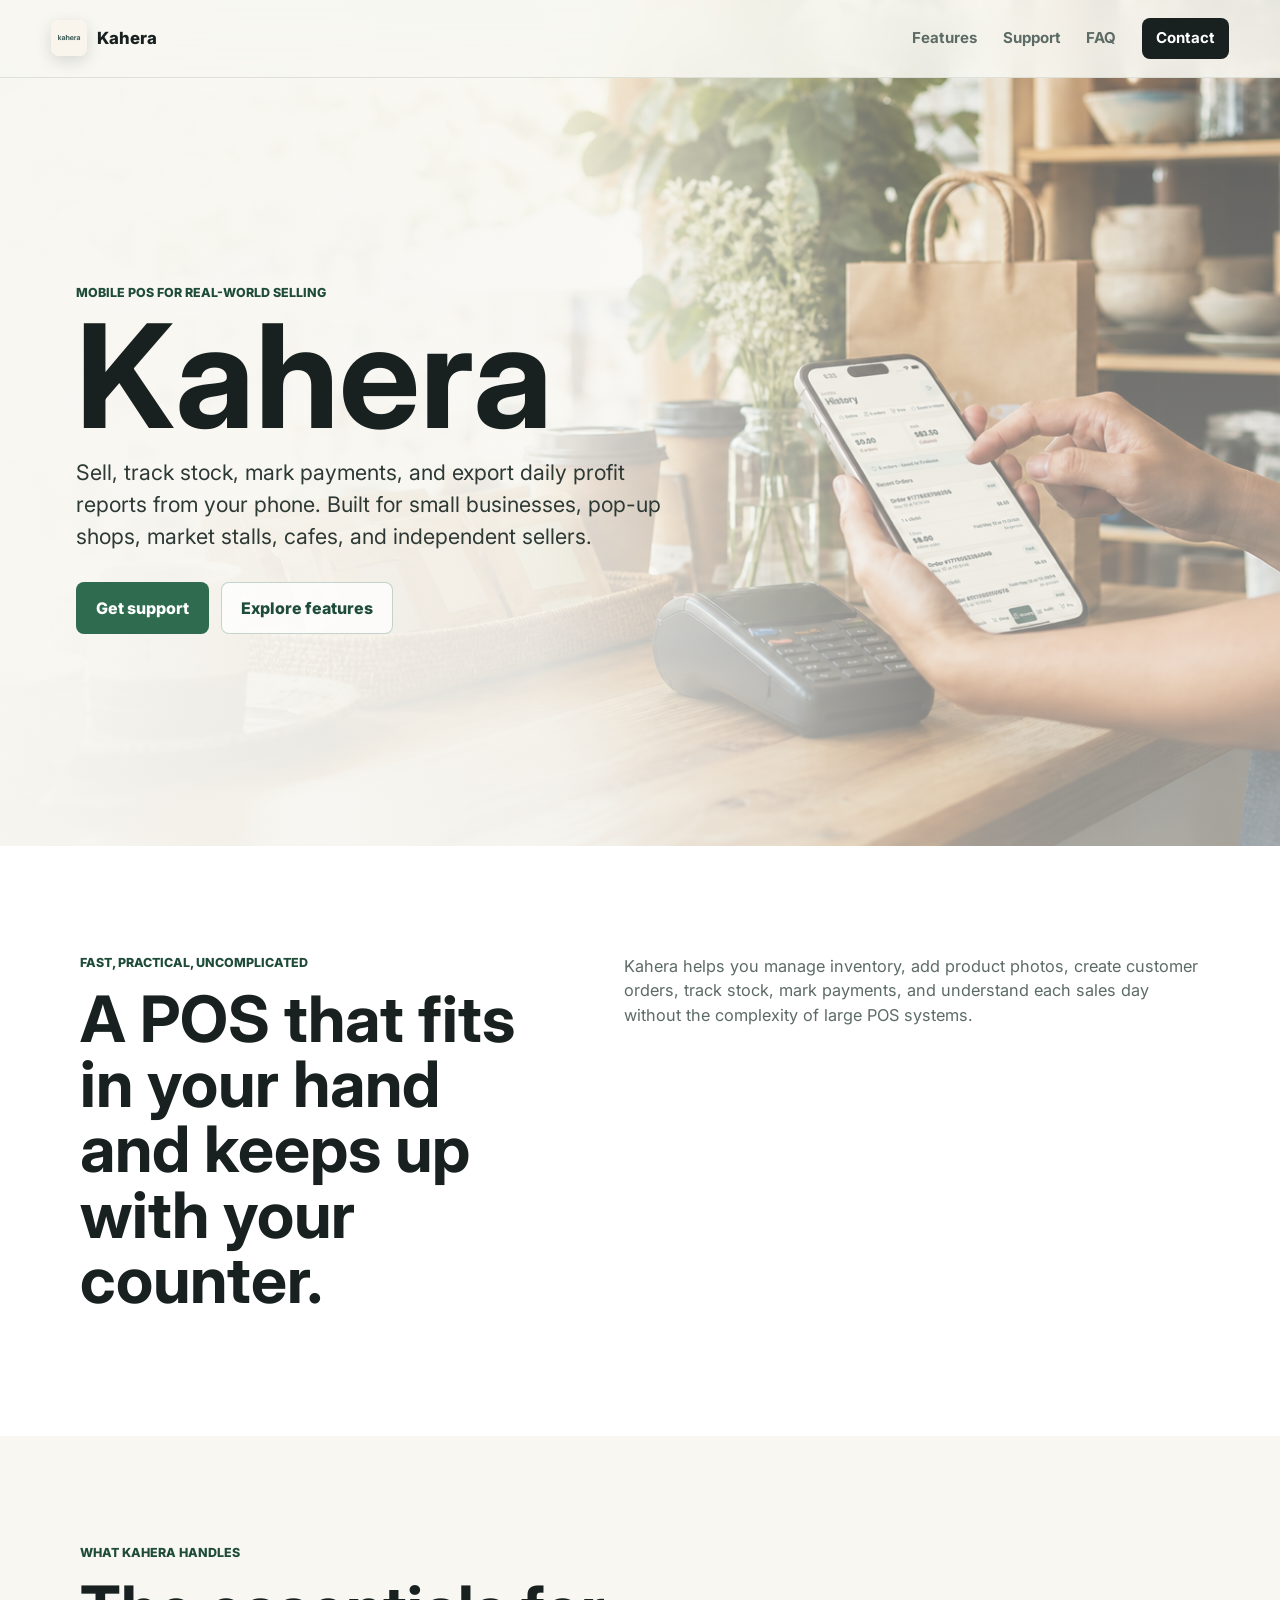
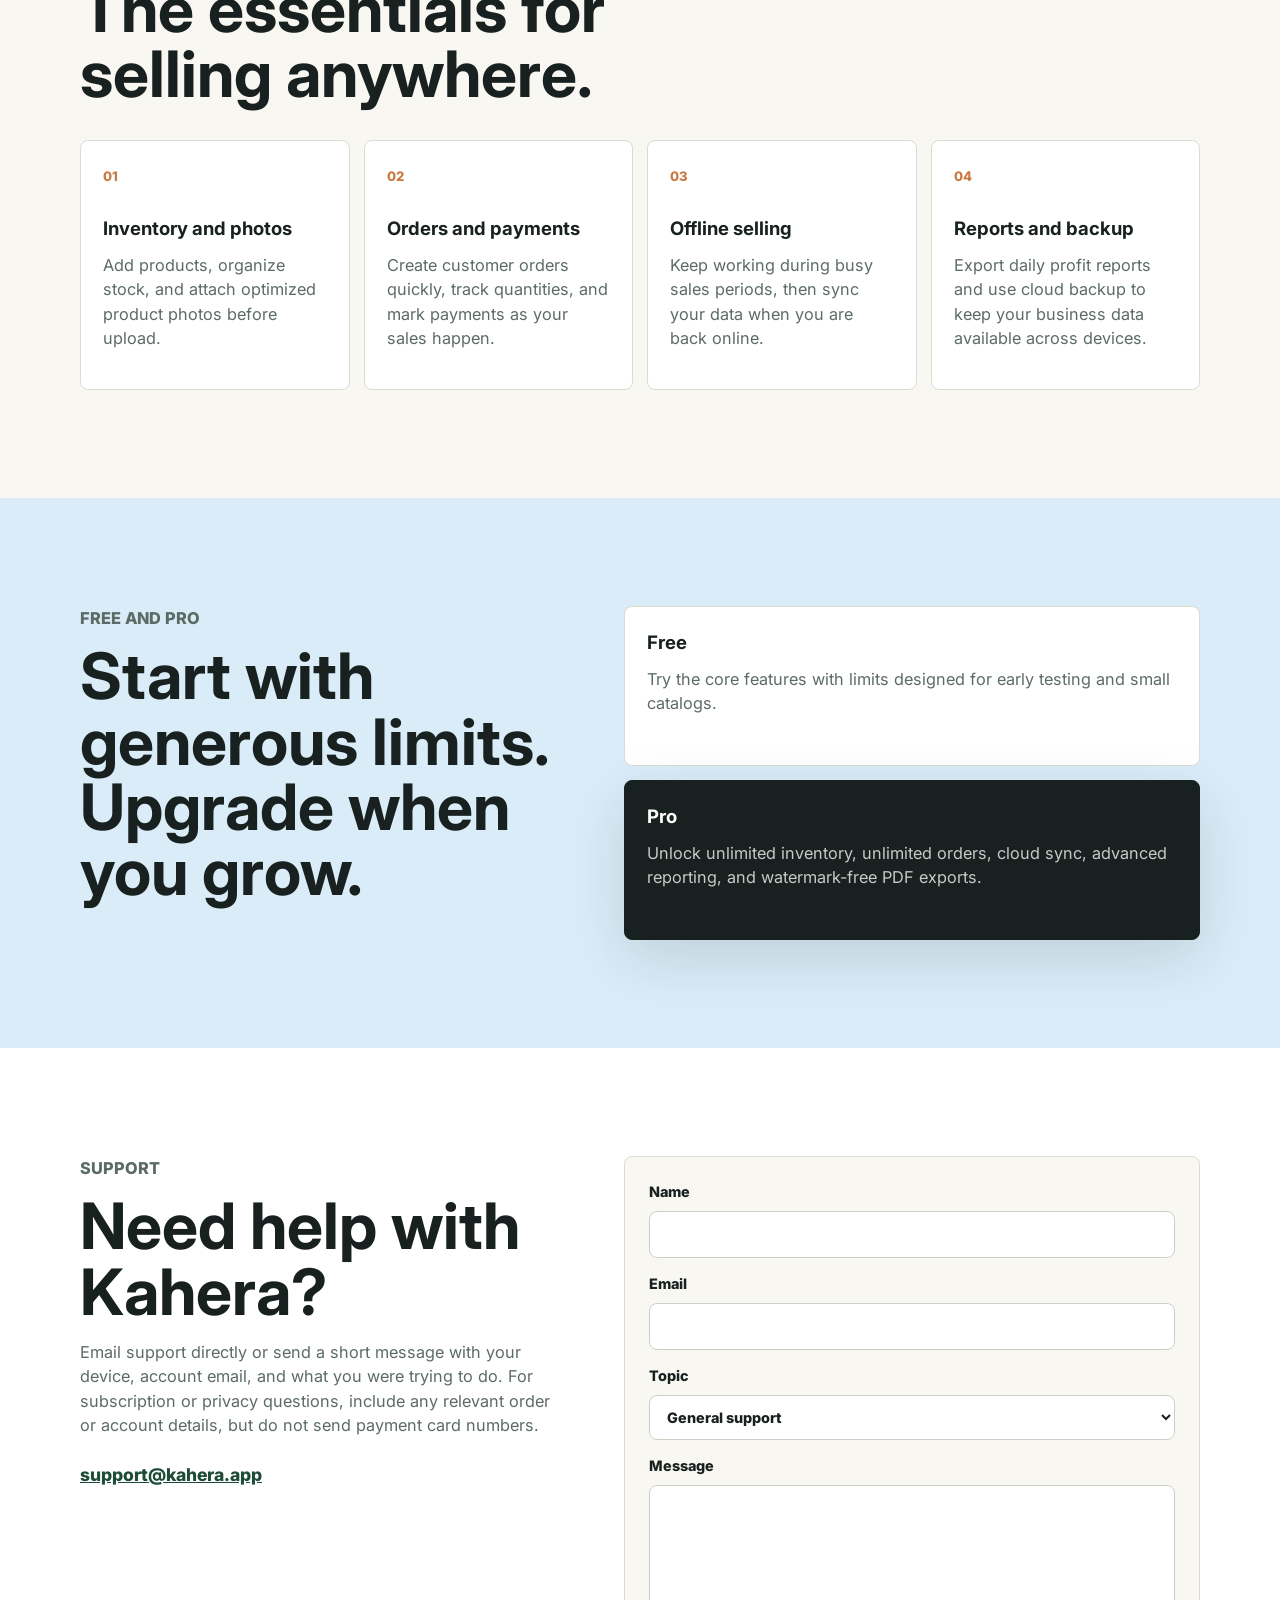
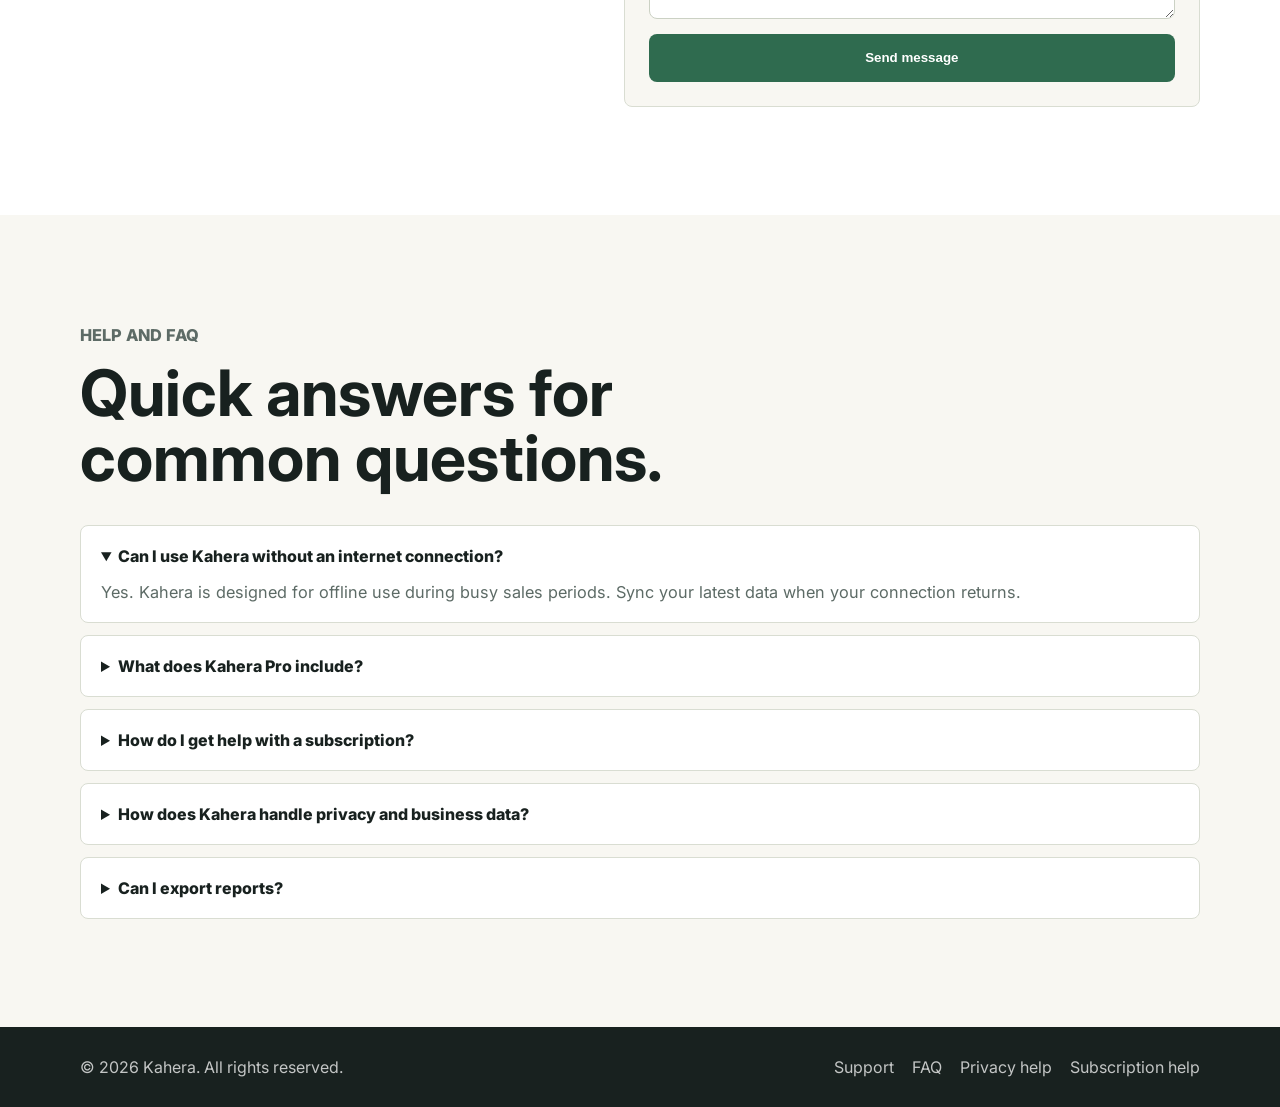
==== index.html @ 0b412407 "initial commit" ====
<!doctype html>
<html lang="en">
  <head>
    <meta charset="utf-8">
    <meta name="viewport" content="width=device-width, initial-scale=1">
    <meta
      name="description"
      content="Kahera is a simple mobile POS for small businesses, pop-up shops, market stalls, cafes, and independent sellers."
    >
    <title>Kahera | Mobile POS for Small Sellers</title>
    <link rel="icon" type="image/png" href="assets/icon%20copy.png">
    <link rel="apple-touch-icon" href="assets/icon%20copy.png">
    <link rel="preconnect" href="https://fonts.googleapis.com">
    <link rel="preconnect" href="https://fonts.gstatic.com" crossorigin>
    <link
      href="https://fonts.googleapis.com/css2?family=Inter:wght@400;500;600;700;800&display=swap"
      rel="stylesheet"
    >
    <link rel="stylesheet" href="styles.css">
  </head>
  <body>
    <header class="site-header">
      <a class="brand" href="#top" aria-label="Kahera home">
        <img class="brand-mark" src="assets/icon%20copy.png" alt="" aria-hidden="true">
        <span>Kahera</span>
      </a>
      <nav class="nav" aria-label="Primary navigation">
        <a href="#features">Features</a>
        <a href="#support">Support</a>
        <a href="#faq">FAQ</a>
        <a class="nav-cta" href="mailto:support@kahera.app">Contact</a>
      </nav>
    </header>

    <main id="top">
      <section class="hero" aria-labelledby="hero-title">
        <img
          class="hero-image"
          src="assets/kahera-hero.png"
          alt="A small market stall using a phone as a point of sale."
        >
        <div class="hero-overlay"></div>
        <div class="hero-content">
          <p class="eyebrow">Mobile POS for real-world selling</p>
          <h1 id="hero-title">Kahera</h1>
          <p class="hero-copy">
            Sell, track stock, mark payments, and export daily profit reports
            from your phone. Built for small businesses, pop-up shops, market
            stalls, cafes, and independent sellers.
          </p>
          <div class="hero-actions">
            <a class="button primary" href="#support">Get support</a>
            <a class="button secondary" href="#features">Explore features</a>
          </div>
        </div>
      </section>

      <section class="section intro" aria-label="Kahera overview">
        <div class="section-inner intro-grid">
          <div>
            <p class="section-kicker">Fast, practical, uncomplicated</p>
            <h2>A POS that fits in your hand and keeps up with your counter.</h2>
          </div>
          <p>
            Kahera helps you manage inventory, add product photos, create
            customer orders, track stock, mark payments, and understand each
            sales day without the complexity of large POS systems.
          </p>
        </div>
      </section>

      <section class="section features" id="features" aria-labelledby="features-title">
        <div class="section-inner">
          <div class="section-heading">
            <p class="section-kicker">What Kahera Handles</p>
            <h2 id="features-title">The essentials for selling anywhere.</h2>
          </div>
          <div class="feature-grid">
            <article class="feature-card">
              <span class="feature-icon">01</span>
              <h3>Inventory and photos</h3>
              <p>
                Add products, organize stock, and attach optimized product
                photos before upload.
              </p>
            </article>
            <article class="feature-card">
              <span class="feature-icon">02</span>
              <h3>Orders and payments</h3>
              <p>
                Create customer orders quickly, track quantities, and mark
                payments as your sales happen.
              </p>
            </article>
            <article class="feature-card">
              <span class="feature-icon">03</span>
              <h3>Offline selling</h3>
              <p>
                Keep working during busy sales periods, then sync your data
                when you are back online.
              </p>
            </article>
            <article class="feature-card">
              <span class="feature-icon">04</span>
              <h3>Reports and backup</h3>
              <p>
                Export daily profit reports and use cloud backup to keep your
                business data available across devices.
              </p>
            </article>
          </div>
        </div>
      </section>

      <section class="section plans" aria-labelledby="plans-title">
        <div class="section-inner plans-grid">
          <div>
            <p class="section-kicker">Free and Pro</p>
            <h2 id="plans-title">Start with generous limits. Upgrade when you grow.</h2>
          </div>
          <div class="plan-list">
            <article class="plan-card">
              <h3>Free</h3>
              <p>
                Try the core features with limits designed for early testing
                and small catalogs.
              </p>
            </article>
            <article class="plan-card emphasized">
              <h3>Pro</h3>
              <p>
                Unlock unlimited inventory, unlimited orders, cloud sync,
                advanced reporting, and watermark-free PDF exports.
              </p>
            </article>
          </div>
        </div>
      </section>

      <section class="section support" id="support" aria-labelledby="support-title">
        <div class="section-inner support-grid">
          <div>
            <p class="section-kicker">Support</p>
            <h2 id="support-title">Need help with Kahera?</h2>
            <p>
              Email support directly or send a short message with your device,
              account email, and what you were trying to do. For subscription
              or privacy questions, include any relevant order or account
              details, but do not send payment card numbers.
            </p>
            <a class="support-email" href="mailto:support@kahera.app">support@kahera.app</a>
          </div>
          <form class="contact-form" action="mailto:support@kahera.app" method="post" enctype="text/plain">
            <label>
              Name
              <input name="name" type="text" autocomplete="name" required>
            </label>
            <label>
              Email
              <input name="email" type="email" autocomplete="email" required>
            </label>
            <label>
              Topic
              <select name="topic">
                <option>General support</option>
                <option>Subscription help</option>
                <option>Privacy or data request</option>
                <option>Bug report</option>
              </select>
            </label>
            <label>
              Message
              <textarea name="message" rows="5" required></textarea>
            </label>
            <button class="button primary" type="submit">Send message</button>
          </form>
        </div>
      </section>

      <section class="section faq" id="faq" aria-labelledby="faq-title">
        <div class="section-inner">
          <div class="section-heading">
            <p class="section-kicker">Help and FAQ</p>
            <h2 id="faq-title">Quick answers for common questions.</h2>
          </div>
          <div class="faq-list">
            <details open>
              <summary>Can I use Kahera without an internet connection?</summary>
              <p>
                Yes. Kahera is designed for offline use during busy sales
                periods. Sync your latest data when your connection returns.
              </p>
            </details>
            <details>
              <summary>What does Kahera Pro include?</summary>
              <p>
                Pro includes unlimited inventory, unlimited orders, cloud sync,
                advanced reporting, and watermark-free PDF exports.
              </p>
            </details>
            <details>
              <summary>How do I get help with a subscription?</summary>
              <p>
                Contact support with the email used for your account and a short
                description of the billing or upgrade issue. If you subscribed
                through an app store, subscription changes may also need to be
                managed through that store account.
              </p>
            </details>
            <details>
              <summary>How does Kahera handle privacy and business data?</summary>
              <p>
                Kahera uses cloud backup and sync features to keep your business
                data available across devices. Contact support for privacy
                requests, data access questions, or account deletion help.
              </p>
            </details>
            <details>
              <summary>Can I export reports?</summary>
              <p>
                Yes. Kahera supports daily profit reports and PDF exports. Pro
                removes PDF watermarks and unlocks advanced reporting.
              </p>
            </details>
          </div>
        </div>
      </section>
    </main>

    <footer class="site-footer">
      <div class="footer-inner">
        <p>&copy; 2026 Kahera. All rights reserved.</p>
        <div class="footer-links">
          <a href="mailto:support@kahera.app">Support</a>
          <a href="#faq">FAQ</a>
          <a href="#support">Privacy help</a>
          <a href="#support">Subscription help</a>
        </div>
      </div>
    </footer>
  </body>
</html>
---- styles.css ----
:root {
  --ink: #18211f;
  --muted: #5d6b66;
  --paper: #f8f7f2;
  --panel: #ffffff;
  --line: #d9ddd2;
  --mint: #d7f0df;
  --moss: #2f6b4f;
  --moss-dark: #1e4c39;
  --copper: #c97941;
  --sky: #d9ecf7;
  --shadow: 0 18px 60px rgba(24, 33, 31, 0.13);
}

* {
  box-sizing: border-box;
}

html {
  scroll-behavior: smooth;
}

body {
  margin: 0;
  background: var(--paper);
  color: var(--ink);
  font-family: Inter, system-ui, -apple-system, BlinkMacSystemFont, "Segoe UI", sans-serif;
  line-height: 1.5;
}

a {
  color: inherit;
}

.site-header {
  position: fixed;
  top: 0;
  left: 0;
  right: 0;
  z-index: 20;
  display: flex;
  align-items: center;
  justify-content: space-between;
  gap: 24px;
  padding: 18px clamp(18px, 4vw, 56px);
  background: rgba(248, 247, 242, 0.88);
  border-bottom: 1px solid rgba(217, 221, 210, 0.8);
  backdrop-filter: blur(18px);
}

.brand {
  display: inline-flex;
  align-items: center;
  gap: 10px;
  color: var(--ink);
  font-size: 1.05rem;
  font-weight: 800;
  text-decoration: none;
}

.brand-mark {
  width: 36px;
  height: 36px;
  object-fit: cover;
  border-radius: 8px;
  box-shadow: 0 5px 16px rgba(24, 33, 31, 0.15);
}

.nav {
  display: flex;
  align-items: center;
  gap: clamp(12px, 2vw, 26px);
  color: var(--muted);
  font-size: 0.94rem;
  font-weight: 700;
}

.nav a {
  text-decoration: none;
}

.nav a:hover {
  color: var(--ink);
}

.nav-cta {
  padding: 9px 14px;
  background: var(--ink);
  border-radius: 8px;
  color: white;
}

.hero {
  position: relative;
  min-height: 94vh;
  display: grid;
  align-items: center;
  overflow: hidden;
  padding: 130px clamp(20px, 6vw, 76px) 58px;
}

.hero-image,
.hero-overlay {
  position: absolute;
  inset: 0;
}

.hero-image {
  width: 100%;
  height: 100%;
  object-fit: cover;
}

.hero-overlay {
  background:
    linear-gradient(90deg, rgba(248, 247, 242, 0.98) 0%, rgba(248, 247, 242, 0.85) 42%, rgba(248, 247, 242, 0.3) 72%),
    linear-gradient(0deg, rgba(248, 247, 242, 0.42), rgba(248, 247, 242, 0.08));
}

.hero-content {
  position: relative;
  z-index: 1;
  max-width: 680px;
}

.eyebrow,
.section-kicker {
  margin: 0 0 13px;
  color: var(--moss-dark);
  font-size: 0.78rem;
  font-weight: 800;
  letter-spacing: 0;
  text-transform: uppercase;
}

h1,
h2,
h3,
p {
  margin-top: 0;
}

h1 {
  margin-bottom: 18px;
  font-size: clamp(4rem, 13vw, 9rem);
  line-height: 0.85;
  letter-spacing: 0;
}

.hero-copy {
  max-width: 620px;
  margin-bottom: 30px;
  color: #2d3935;
  font-size: clamp(1.1rem, 2vw, 1.34rem);
}

.hero-actions {
  display: flex;
  flex-wrap: wrap;
  gap: 12px;
}

.button {
  display: inline-flex;
  min-height: 48px;
  align-items: center;
  justify-content: center;
  padding: 13px 19px;
  border: 1px solid transparent;
  border-radius: 8px;
  font-weight: 800;
  text-decoration: none;
  cursor: pointer;
}

.button.primary {
  background: var(--moss);
  color: white;
}

.button.primary:hover {
  background: var(--moss-dark);
}

.button.secondary {
  background: rgba(255, 255, 255, 0.75);
  border-color: rgba(47, 107, 79, 0.28);
  color: var(--moss-dark);
}

.section {
  padding: clamp(58px, 9vw, 108px) clamp(20px, 5vw, 72px);
}

.section-inner {
  width: min(1120px, 100%);
  margin: 0 auto;
}

.intro {
  background: var(--panel);
}

.intro-grid,
.plans-grid,
.support-grid {
  display: grid;
  grid-template-columns: minmax(0, 0.9fr) minmax(0, 1.1fr);
  gap: clamp(28px, 6vw, 72px);
  align-items: start;
}

h2 {
  margin-bottom: 16px;
  font-size: clamp(2rem, 5vw, 4.2rem);
  line-height: 1.02;
  letter-spacing: 0;
}

.intro p:not(.section-kicker),
.support p,
.plans p,
.feature-card p,
.faq p {
  color: var(--muted);
  font-size: 1.02rem;
}

.section-heading {
  max-width: 720px;
  margin-bottom: 34px;
}

.feature-grid {
  display: grid;
  grid-template-columns: repeat(4, minmax(0, 1fr));
  gap: 14px;
}

.feature-card,
.plan-card {
  min-height: 230px;
  padding: 22px;
  background: var(--panel);
  border: 1px solid var(--line);
  border-radius: 8px;
}

.feature-icon {
  display: inline-flex;
  margin-bottom: 28px;
  color: var(--copper);
  font-size: 0.82rem;
  font-weight: 800;
}

h3 {
  margin-bottom: 10px;
  font-size: 1.16rem;
}

.plans {
  background: var(--sky);
}

.plan-list {
  display: grid;
  gap: 14px;
}

.plan-card {
  min-height: 160px;
  box-shadow: none;
}

.plan-card.emphasized {
  background: var(--ink);
  border-color: var(--ink);
  color: white;
  box-shadow: var(--shadow);
}

.plan-card.emphasized p {
  color: rgba(255, 255, 255, 0.76);
}

.support {
  background: var(--panel);
}

.support-email {
  display: inline-flex;
  margin-top: 8px;
  color: var(--moss-dark);
  font-size: 1.1rem;
  font-weight: 800;
}

.contact-form {
  display: grid;
  gap: 15px;
  padding: 24px;
  background: var(--paper);
  border: 1px solid var(--line);
  border-radius: 8px;
}

label {
  display: grid;
  gap: 8px;
  color: var(--ink);
  font-size: 0.9rem;
  font-weight: 800;
}

input,
select,
textarea {
  width: 100%;
  border: 1px solid #cbd1c4;
  border-radius: 8px;
  background: white;
  color: var(--ink);
  font: inherit;
  padding: 12px 13px;
}

textarea {
  resize: vertical;
}

.faq-list {
  display: grid;
  gap: 12px;
}

details {
  background: var(--panel);
  border: 1px solid var(--line);
  border-radius: 8px;
  padding: 18px 20px;
}

summary {
  color: var(--ink);
  font-weight: 800;
  cursor: pointer;
}

details p {
  margin: 12px 0 0;
}

.site-footer {
  padding: 28px clamp(20px, 5vw, 72px);
  background: var(--ink);
  color: rgba(255, 255, 255, 0.74);
}

.footer-inner {
  width: min(1120px, 100%);
  margin: 0 auto;
  display: flex;
  justify-content: space-between;
  gap: 18px;
}

.footer-inner p {
  margin: 0;
}

.footer-links {
  display: flex;
  flex-wrap: wrap;
  gap: 18px;
}

.footer-links a {
  text-decoration: none;
}

@media (max-width: 860px) {
  .site-header {
    align-items: flex-start;
    position: absolute;
  }

  .nav {
    justify-content: flex-end;
    flex-wrap: wrap;
    gap: 10px 16px;
  }

  .hero {
    min-height: 88vh;
    padding-top: 150px;
  }

  .hero-overlay {
    background:
      linear-gradient(90deg, rgba(248, 247, 242, 0.98) 0%, rgba(248, 247, 242, 0.88) 62%, rgba(248, 247, 242, 0.55) 100%),
      linear-gradient(0deg, rgba(248, 247, 242, 0.38), rgba(248, 247, 242, 0.16));
  }

  .intro-grid,
  .plans-grid,
  .support-grid,
  .feature-grid {
    grid-template-columns: 1fr;
  }
}

@media (max-width: 560px) {
  .site-header {
    display: grid;
    gap: 14px;
  }

  .nav {
    justify-content: flex-start;
    font-size: 0.86rem;
  }

  .nav-cta {
    padding: 7px 10px;
  }

  .hero {
    min-height: 92vh;
    padding-top: 170px;
  }

  h1 {
    font-size: clamp(3.5rem, 22vw, 6.5rem);
  }

  .hero-copy {
    font-size: 1.03rem;
  }

  .button {
    width: 100%;
  }

  .feature-card,
  .plan-card,
  .contact-form {
    padding: 18px;
  }

  .footer-inner {
    display: grid;
  }
}
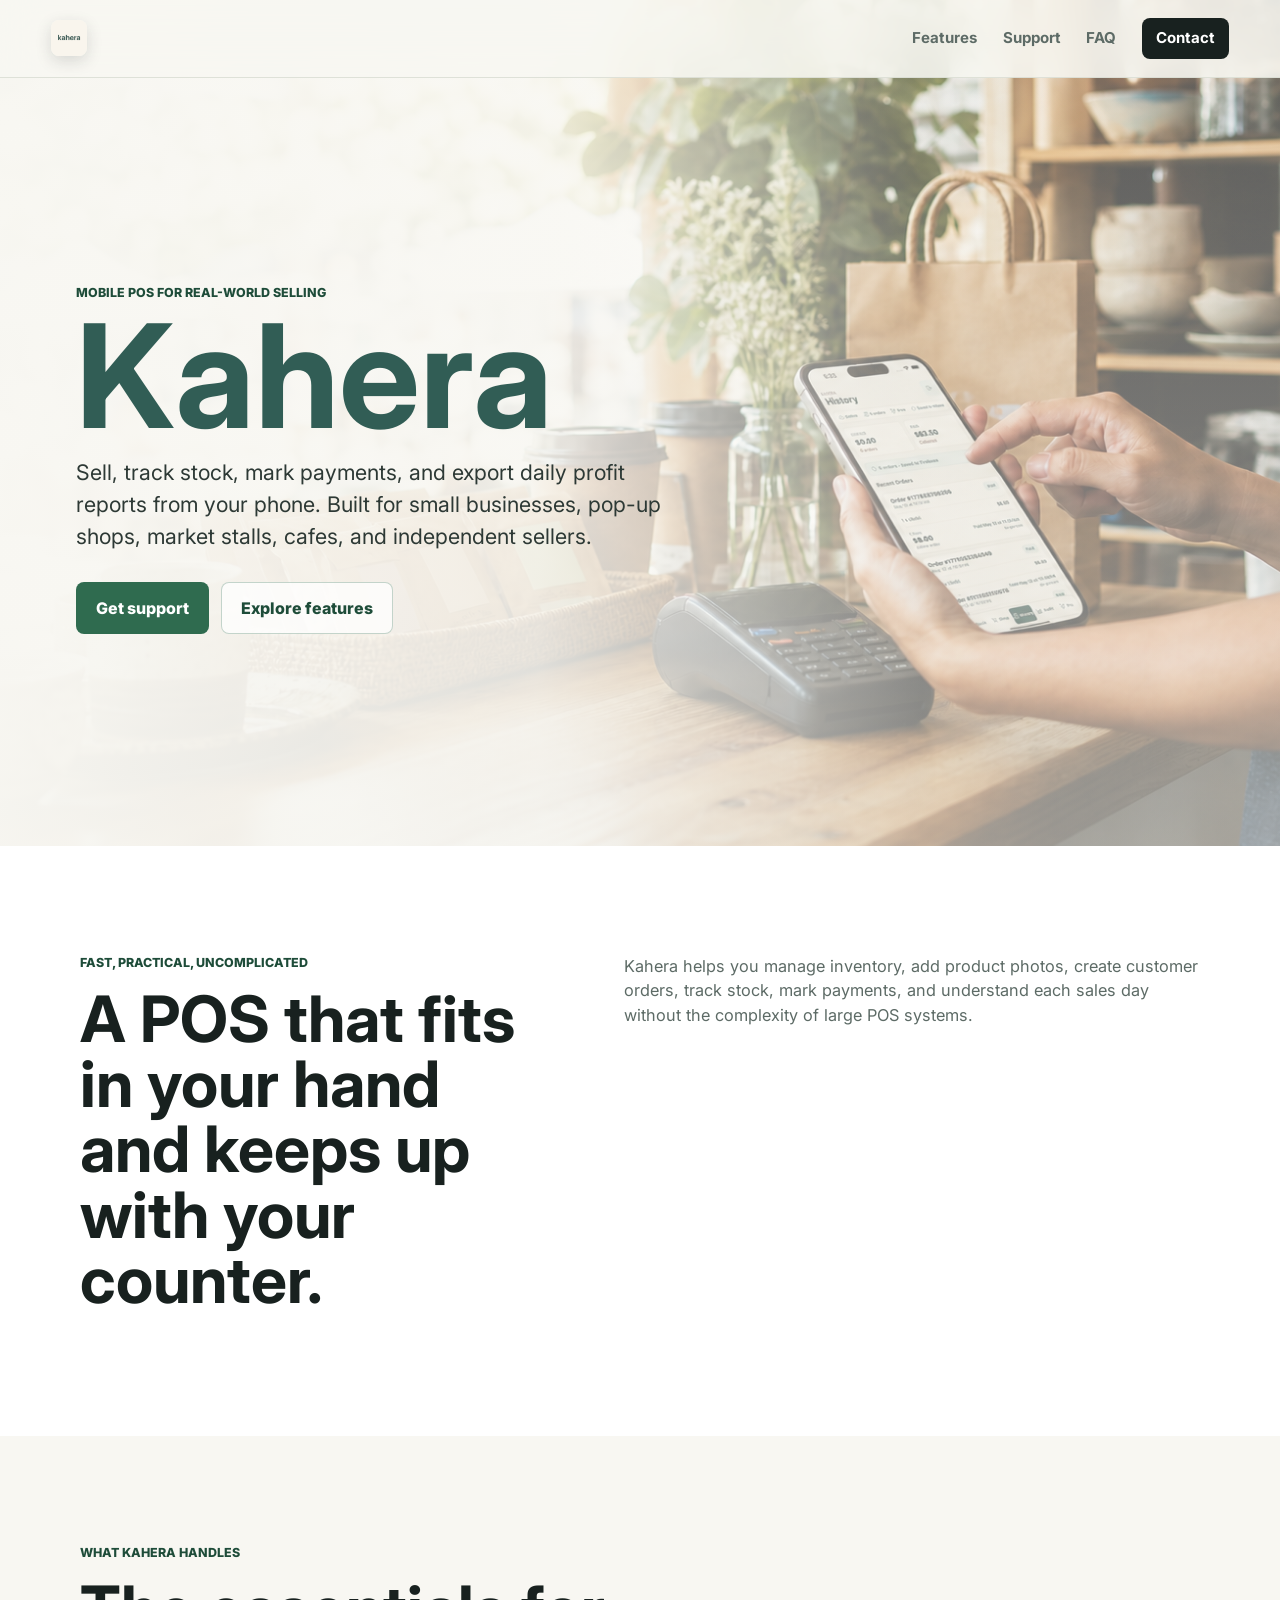
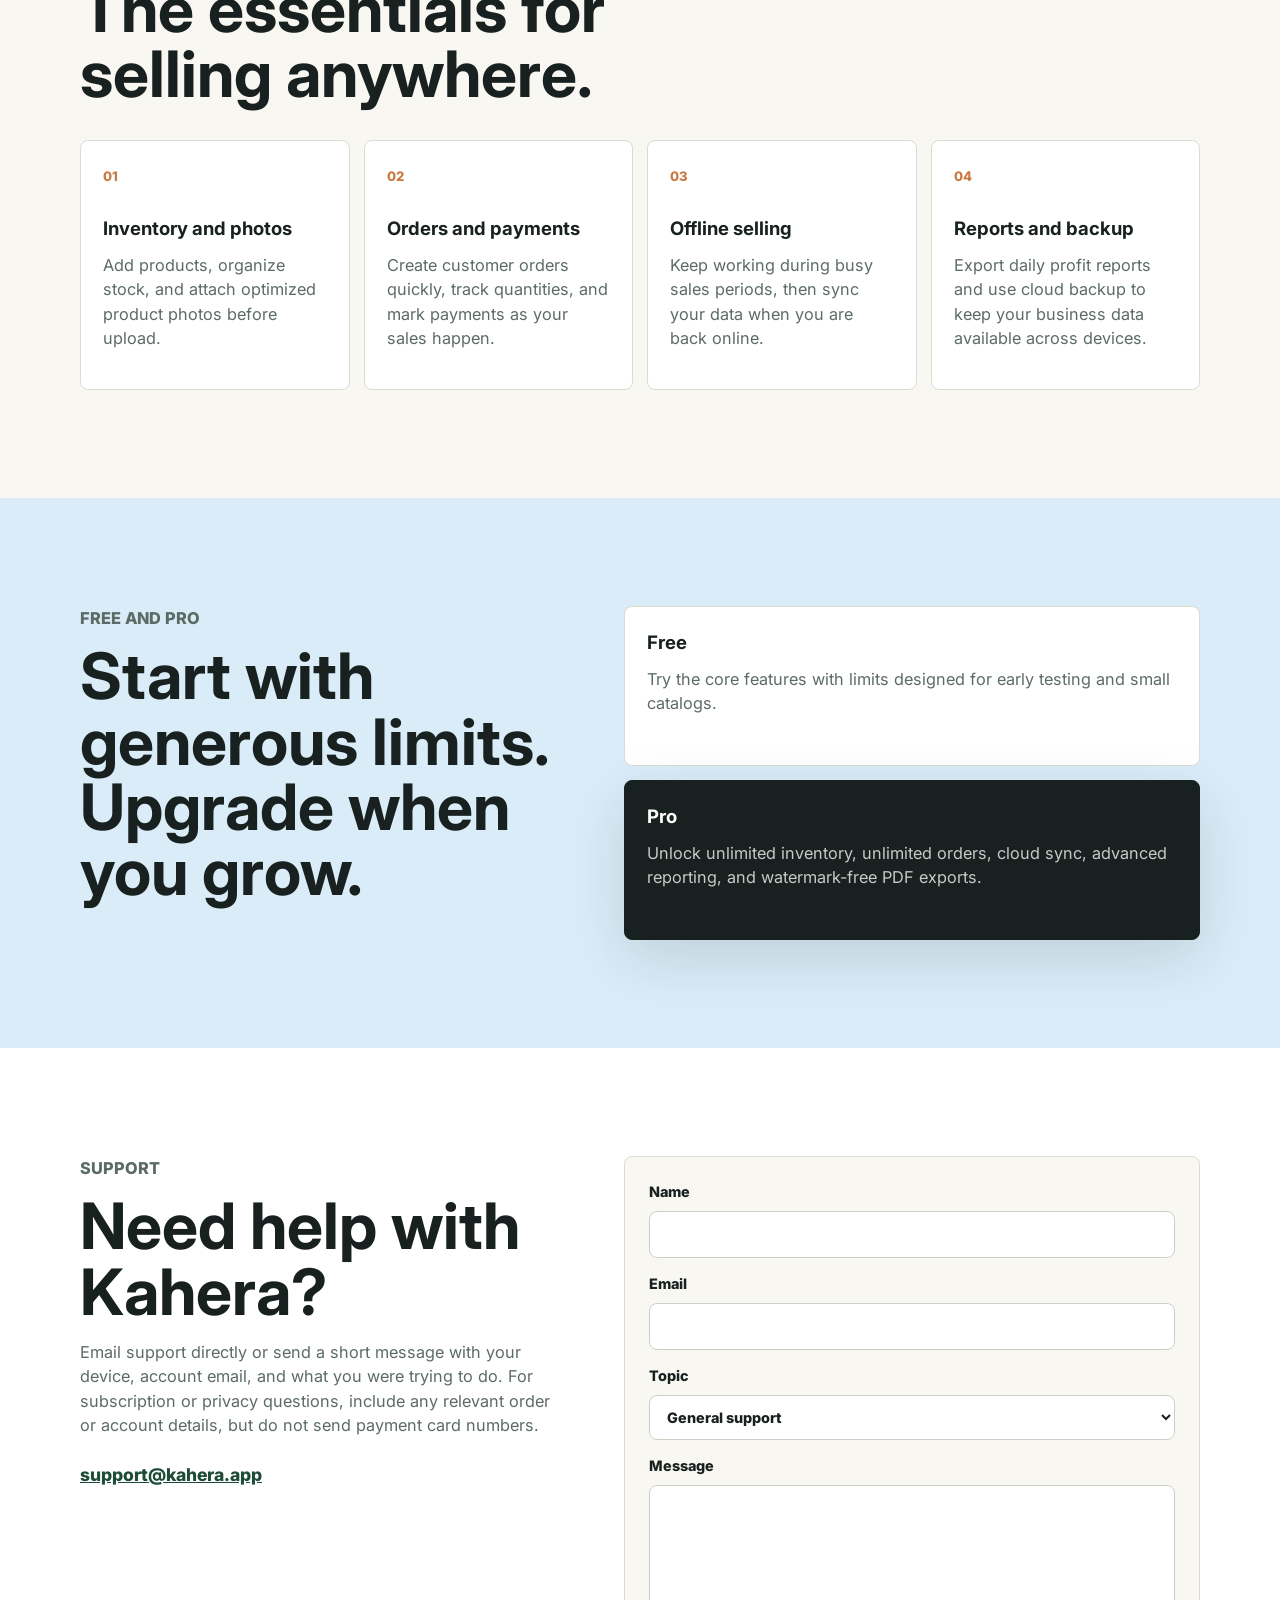
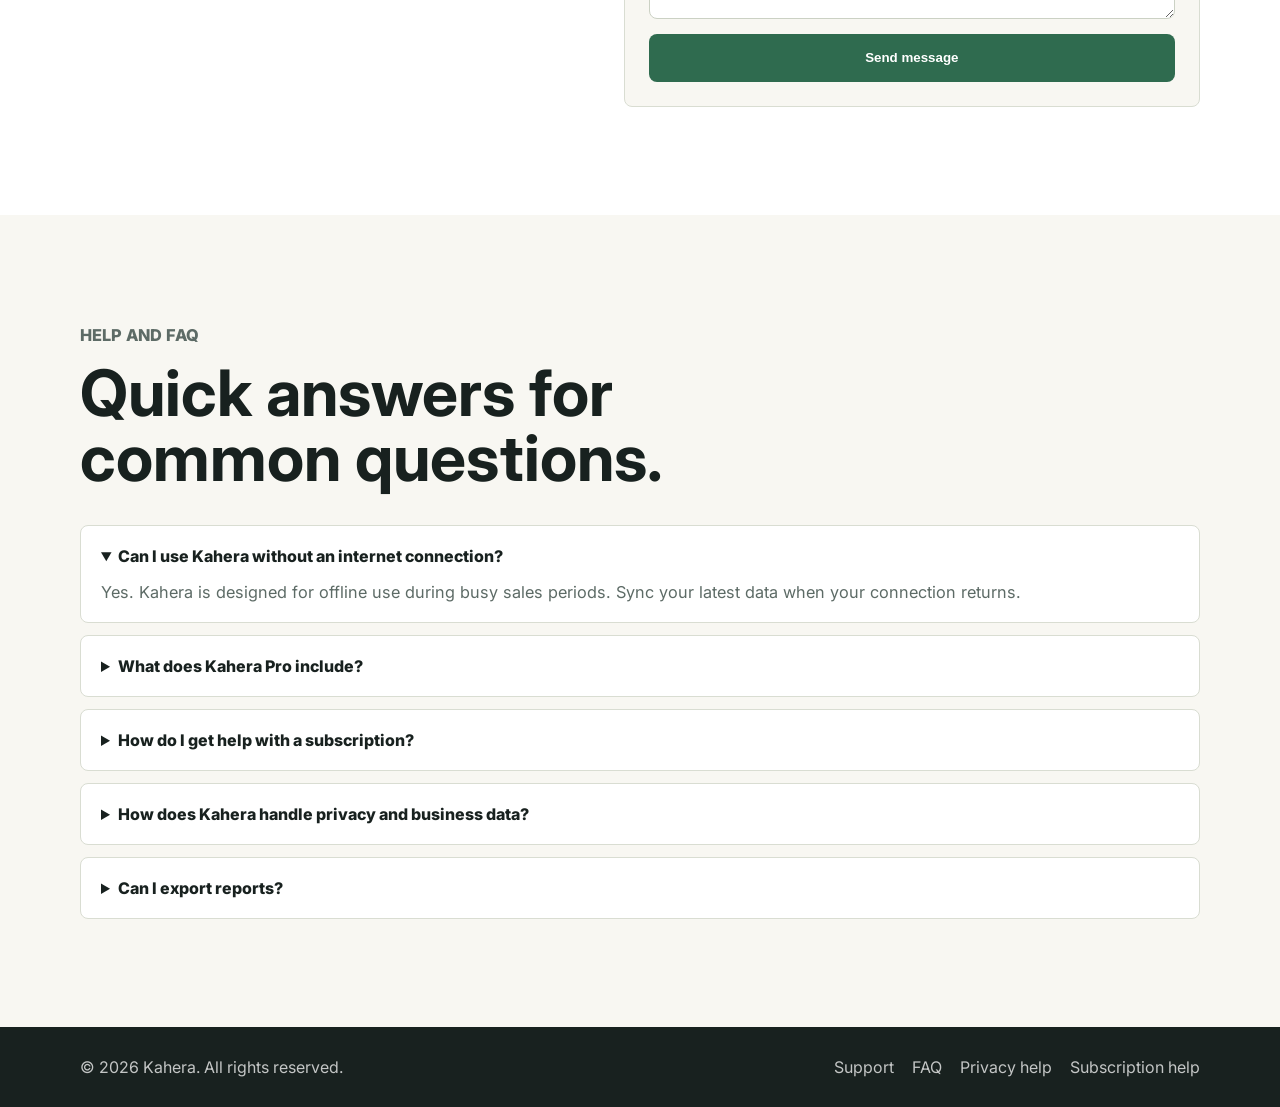
==== commit 7df260c4: "Update text color" ====
--- a/index.html
+++ b/index.html
@@ -22,7 +22,6 @@
     <header class="site-header">
       <a class="brand" href="#top" aria-label="Kahera home">
         <img class="brand-mark" src="assets/icon%20copy.png" alt="" aria-hidden="true">
-        <span>Kahera</span>
       </a>
       <nav class="nav" aria-label="Primary navigation">
         <a href="#features">Features</a>
@@ -42,7 +41,7 @@
         <div class="hero-overlay"></div>
         <div class="hero-content">
           <p class="eyebrow">Mobile POS for real-world selling</p>
-          <h1 id="hero-title">Kahera</h1>
+          <h1 id="hero-title" style="color: #315d55;">Kahera</h1>
           <p class="hero-copy">
             Sell, track stock, mark payments, and export daily profit reports
             from your phone. Built for small businesses, pop-up shops, market
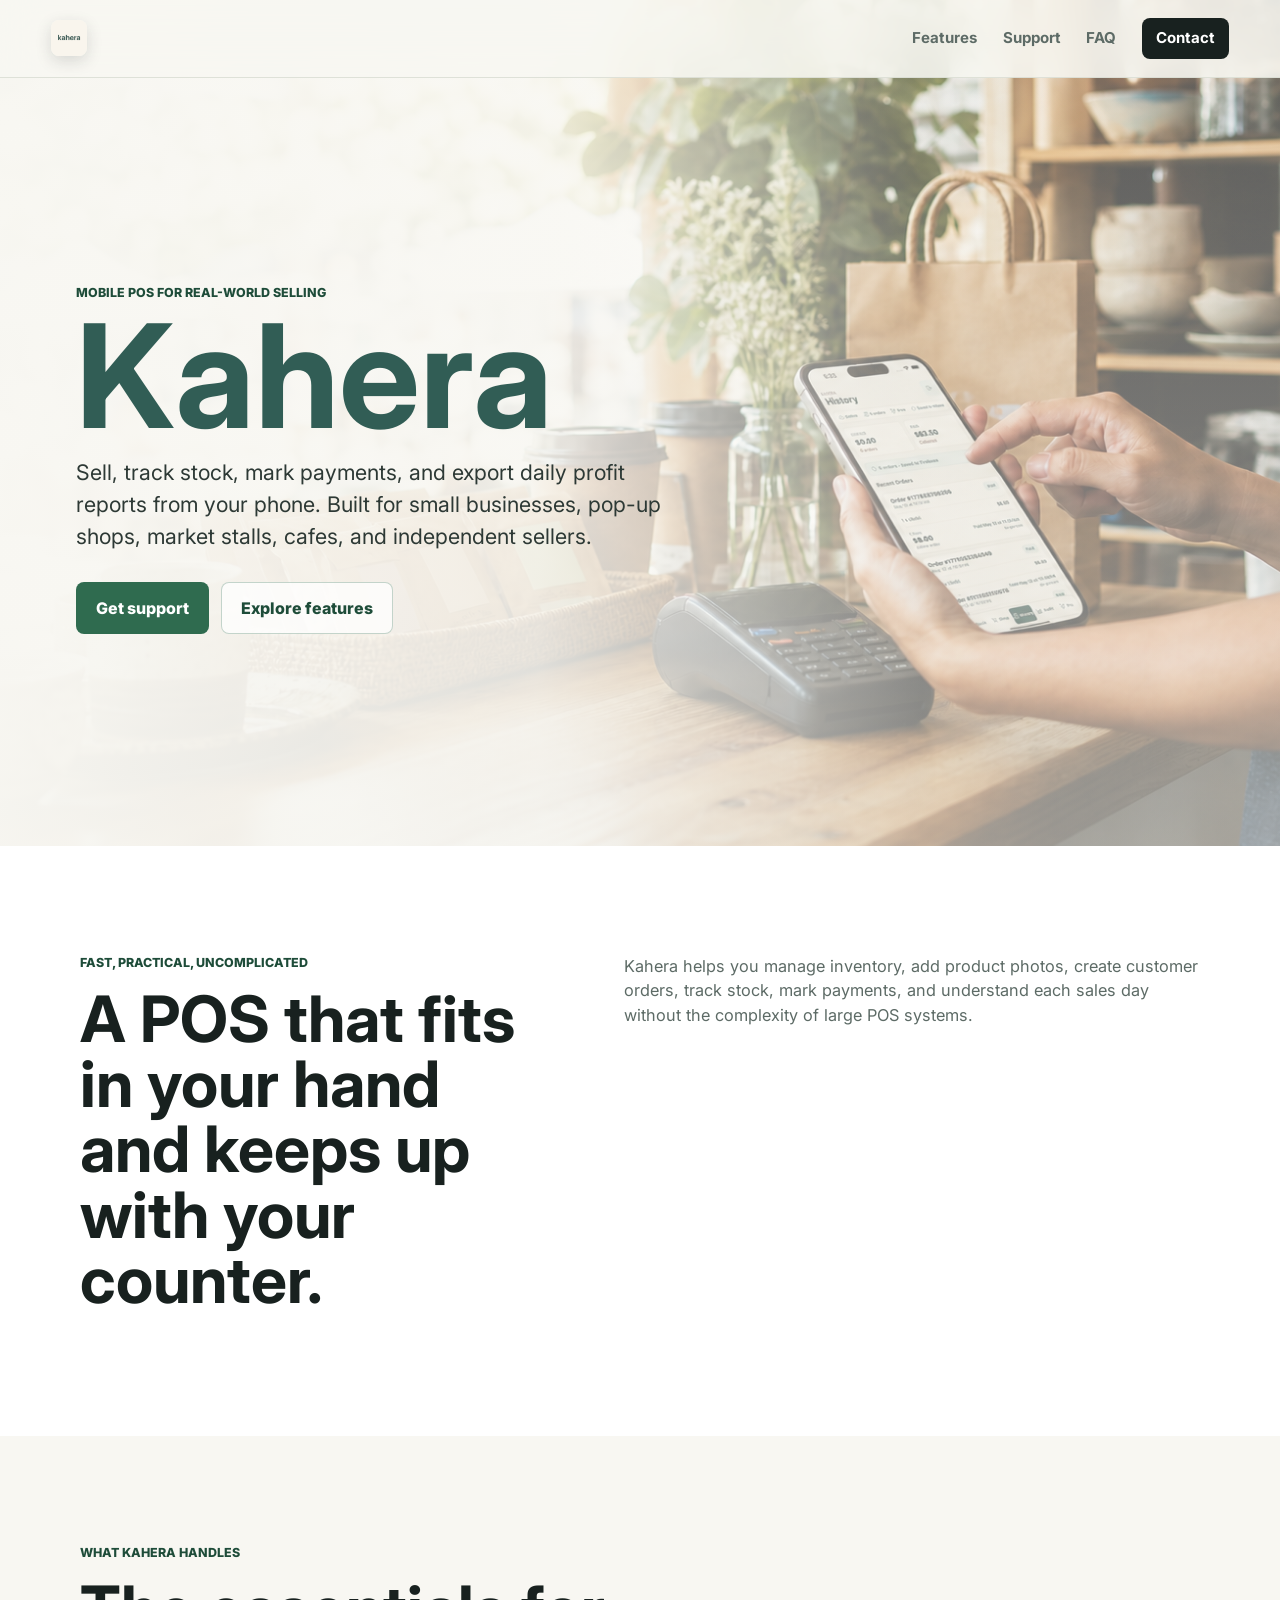
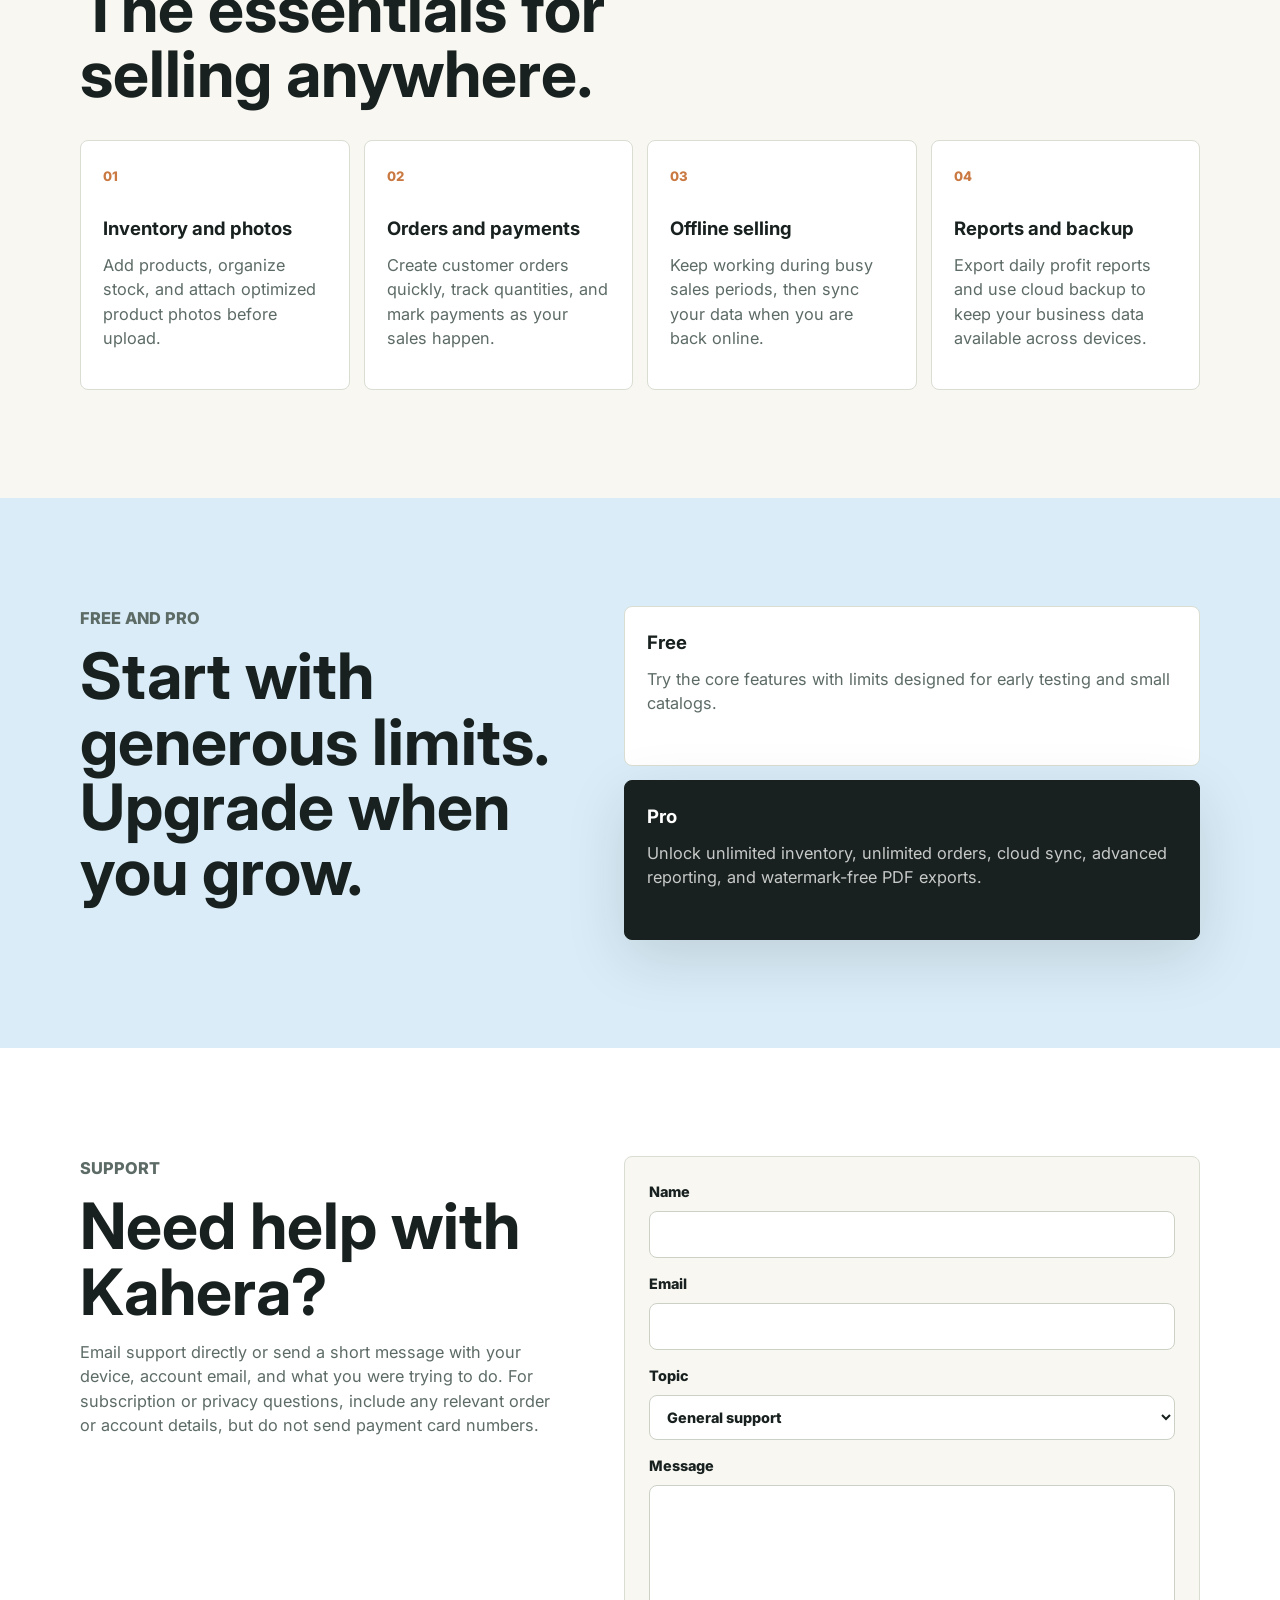
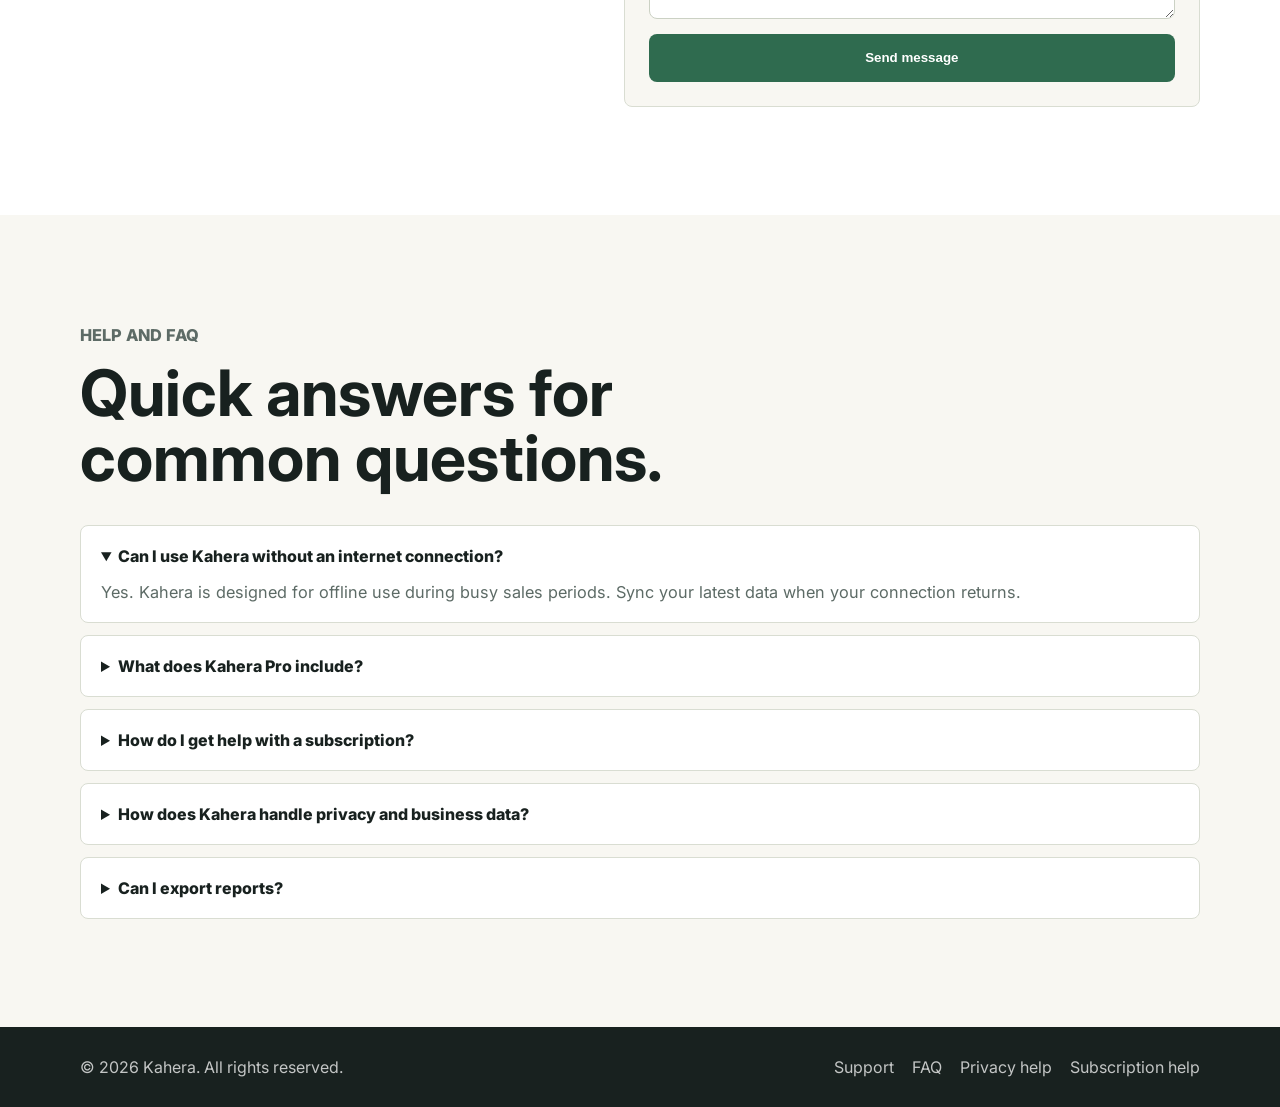
==== commit dfd336ab: "Update support email" ====
--- a/index.html
+++ b/index.html
@@ -27,7 +27,7 @@
         <a href="#features">Features</a>
         <a href="#support">Support</a>
         <a href="#faq">FAQ</a>
-        <a class="nav-cta" href="mailto:support@kahera.app">Contact</a>
+        <a class="nav-cta" href="mailto:jayarpaln@yahoo.com">Contact</a>
       </nav>
     </header>
 
@@ -147,9 +147,8 @@
               or privacy questions, include any relevant order or account
               details, but do not send payment card numbers.
             </p>
-            <a class="support-email" href="mailto:support@kahera.app">support@kahera.app</a>
-          </div>
-          <form class="contact-form" action="mailto:support@kahera.app" method="post" enctype="text/plain">
+          </div>
+          <form class="contact-form" action="mailto:jayarpaln@yahoo.com" method="post" enctype="text/plain">
             <label>
               Name
               <input name="name" type="text" autocomplete="name" required>
@@ -230,7 +229,7 @@
       <div class="footer-inner">
         <p>&copy; 2026 Kahera. All rights reserved.</p>
         <div class="footer-links">
-          <a href="mailto:support@kahera.app">Support</a>
+          <a href="mailto:jayarpaln@yahoo.com">Support</a>
           <a href="#faq">FAQ</a>
           <a href="#support">Privacy help</a>
           <a href="#support">Subscription help</a>
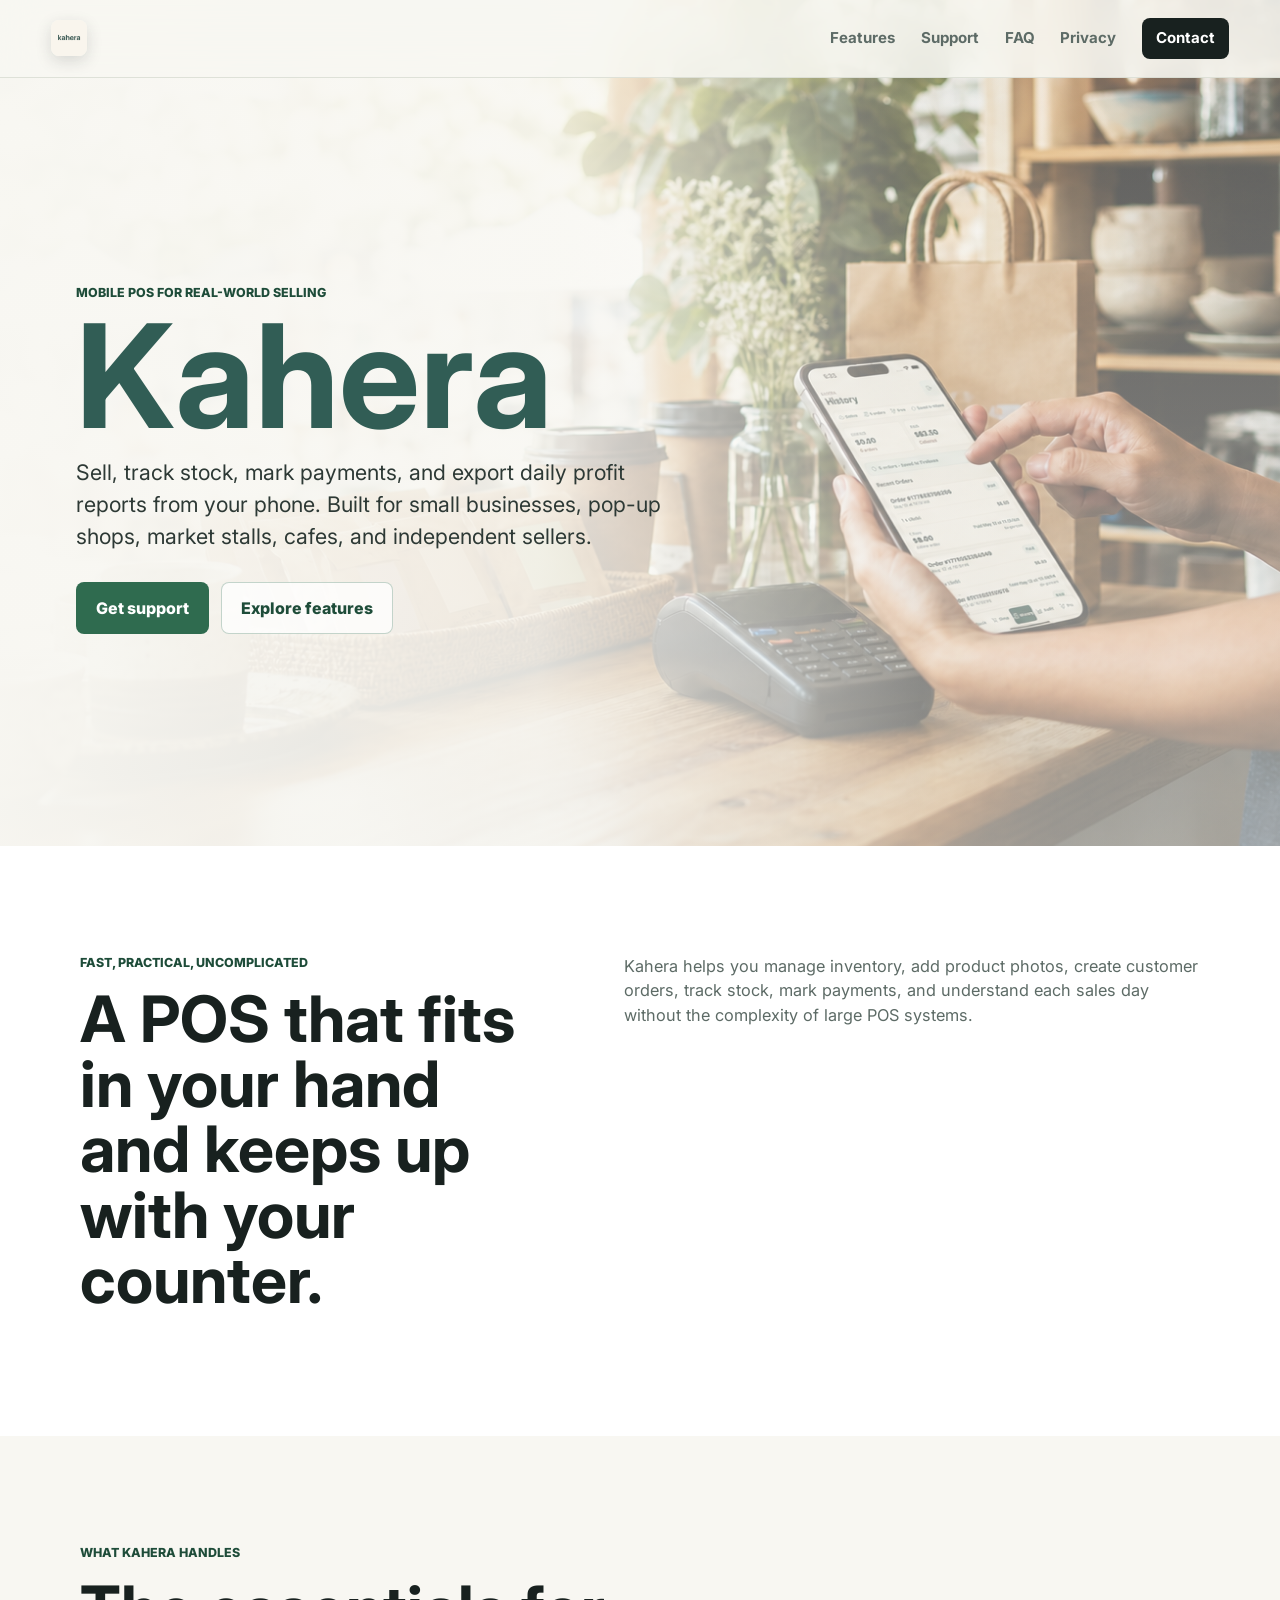
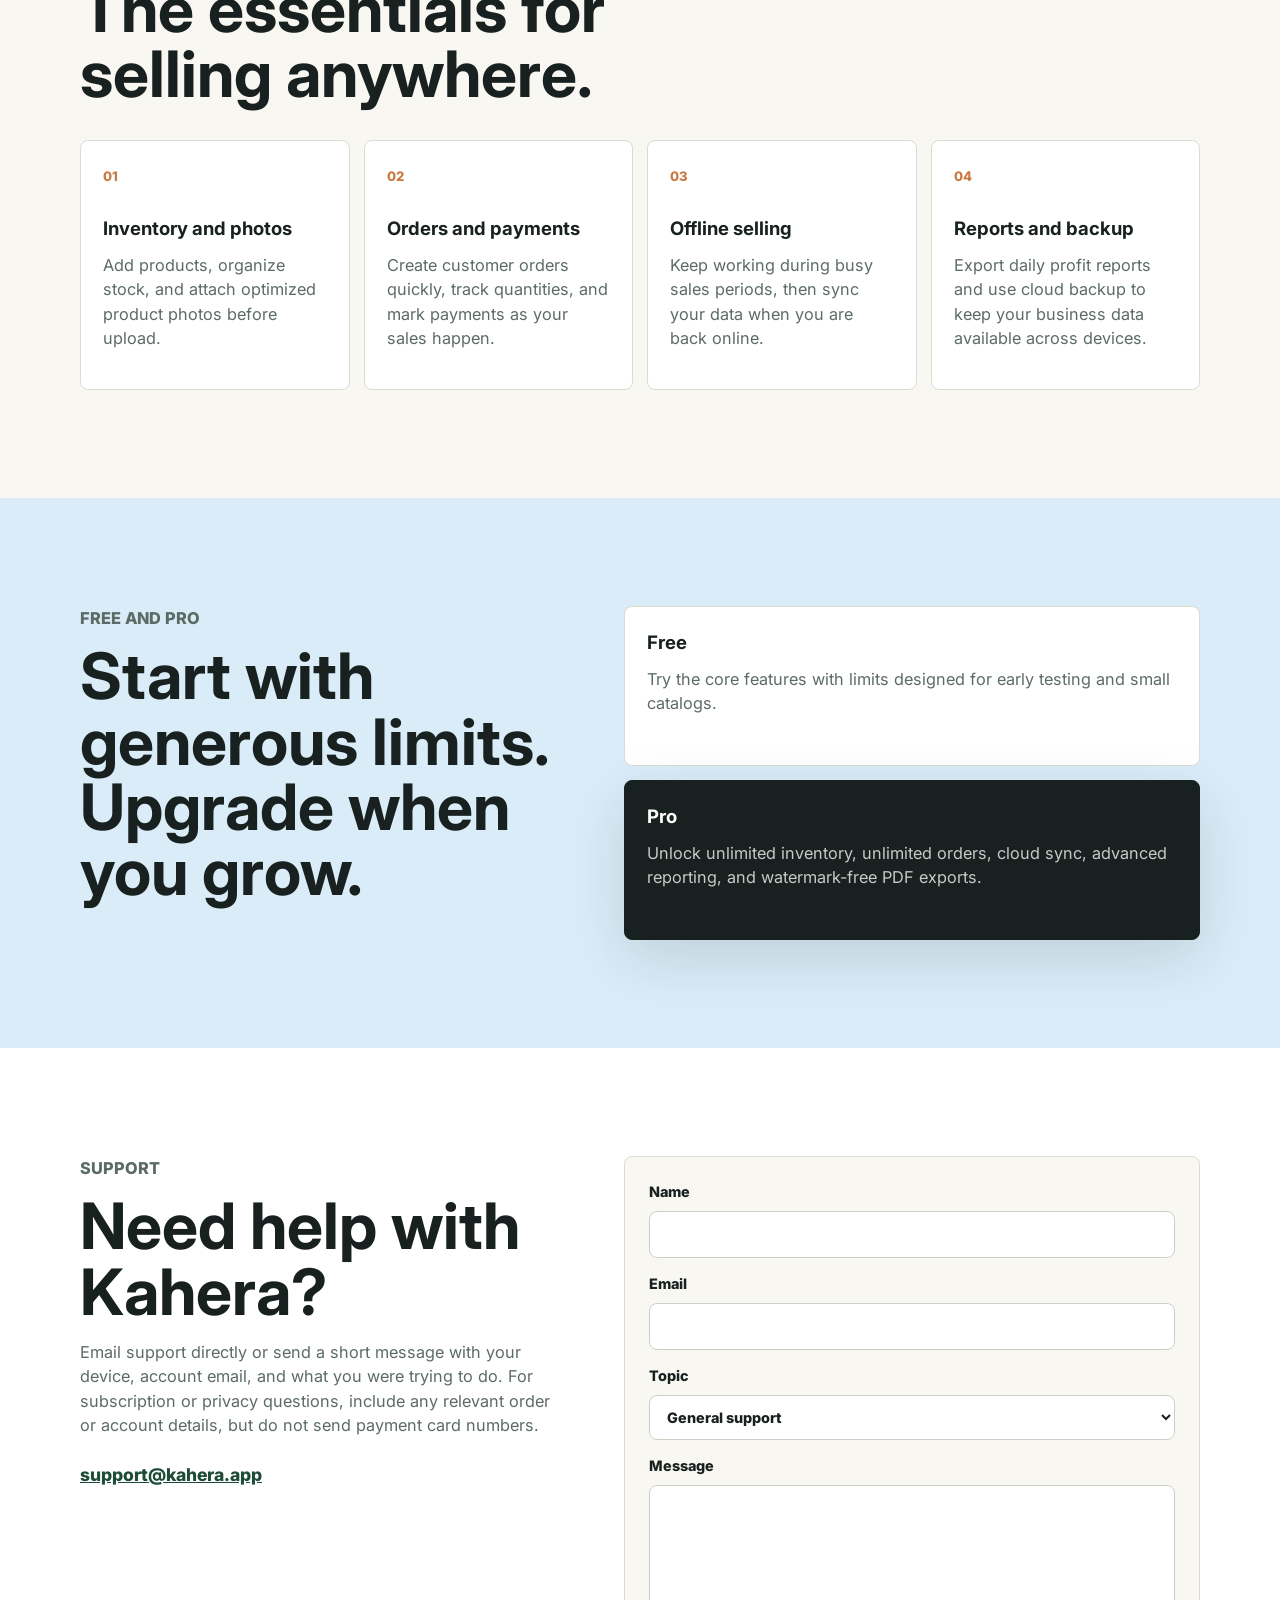
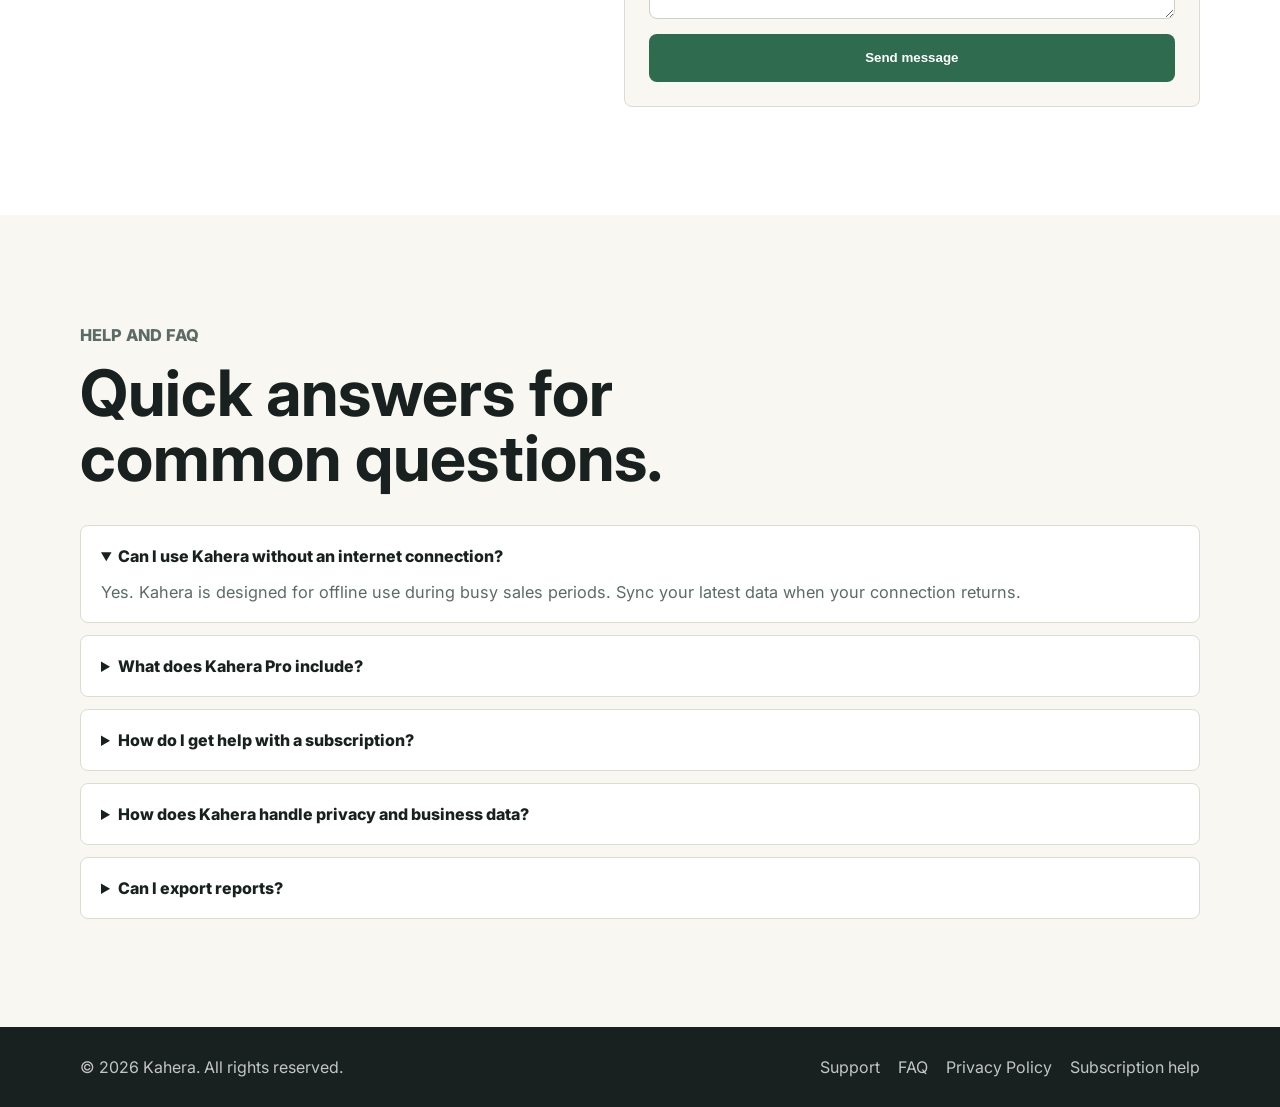
==== commit dd7d9eea: "add privacy page" ====
--- a/index.html
+++ b/index.html
@@ -27,7 +27,8 @@
         <a href="#features">Features</a>
         <a href="#support">Support</a>
         <a href="#faq">FAQ</a>
-        <a class="nav-cta" href="mailto:jayarpaln@yahoo.com">Contact</a>
+        <a href="/privacy">Privacy</a>
+        <a class="nav-cta" href="mailto:support@kahera.app">Contact</a>
       </nav>
     </header>
 
@@ -147,8 +148,9 @@
               or privacy questions, include any relevant order or account
               details, but do not send payment card numbers.
             </p>
-          </div>
-          <form class="contact-form" action="mailto:jayarpaln@yahoo.com" method="post" enctype="text/plain">
+            <a class="support-email" href="mailto:support@kahera.app">support@kahera.app</a>
+          </div>
+          <form class="contact-form" action="mailto:support@kahera.app" method="post" enctype="text/plain">
             <label>
               Name
               <input name="name" type="text" autocomplete="name" required>
@@ -209,8 +211,9 @@
               <summary>How does Kahera handle privacy and business data?</summary>
               <p>
                 Kahera uses cloud backup and sync features to keep your business
-                data available across devices. Contact support for privacy
-                requests, data access questions, or account deletion help.
+                data available across devices. Read the <a href="/privacy">Privacy
+                Policy</a> or contact support for data access questions and
+                account deletion help.
               </p>
             </details>
             <details>
@@ -229,9 +232,9 @@
       <div class="footer-inner">
         <p>&copy; 2026 Kahera. All rights reserved.</p>
         <div class="footer-links">
-          <a href="mailto:jayarpaln@yahoo.com">Support</a>
+          <a href="mailto:support@kahera.app">Support</a>
           <a href="#faq">FAQ</a>
-          <a href="#support">Privacy help</a>
+          <a href="/privacy">Privacy Policy</a>
           <a href="#support">Subscription help</a>
         </div>
       </div>
--- a/styles.css
+++ b/styles.css
@@ -334,6 +334,61 @@
   gap: 12px;
 }
 
+.policy-hero {
+  padding-top: 150px;
+  background: var(--panel);
+}
+
+.policy-shell {
+  max-width: 860px;
+}
+
+.policy-shell h1 {
+  margin-bottom: 16px;
+  color: #315d55;
+  font-size: clamp(3rem, 9vw, 6.5rem);
+}
+
+.policy-shell h2 {
+  font-size: clamp(1.45rem, 3vw, 2rem);
+}
+
+.policy-shell p {
+  color: var(--muted);
+  font-size: 1.04rem;
+}
+
+.policy-shell ul {
+  margin: 0 0 18px;
+  padding-left: 24px;
+  color: var(--muted);
+  font-size: 1.04rem;
+}
+
+.policy-shell li + li {
+  margin-top: 8px;
+}
+
+.policy-updated {
+  color: var(--moss-dark);
+  font-weight: 800;
+}
+
+.policy-section {
+  padding-top: 0;
+}
+
+.policy-card {
+  padding: 26px 0;
+  border-top: 1px solid var(--line);
+}
+
+.policy-card a,
+.faq a {
+  color: var(--moss-dark);
+  font-weight: 800;
+}
+
 details {
   background: var(--panel);
   border: 1px solid var(--line);
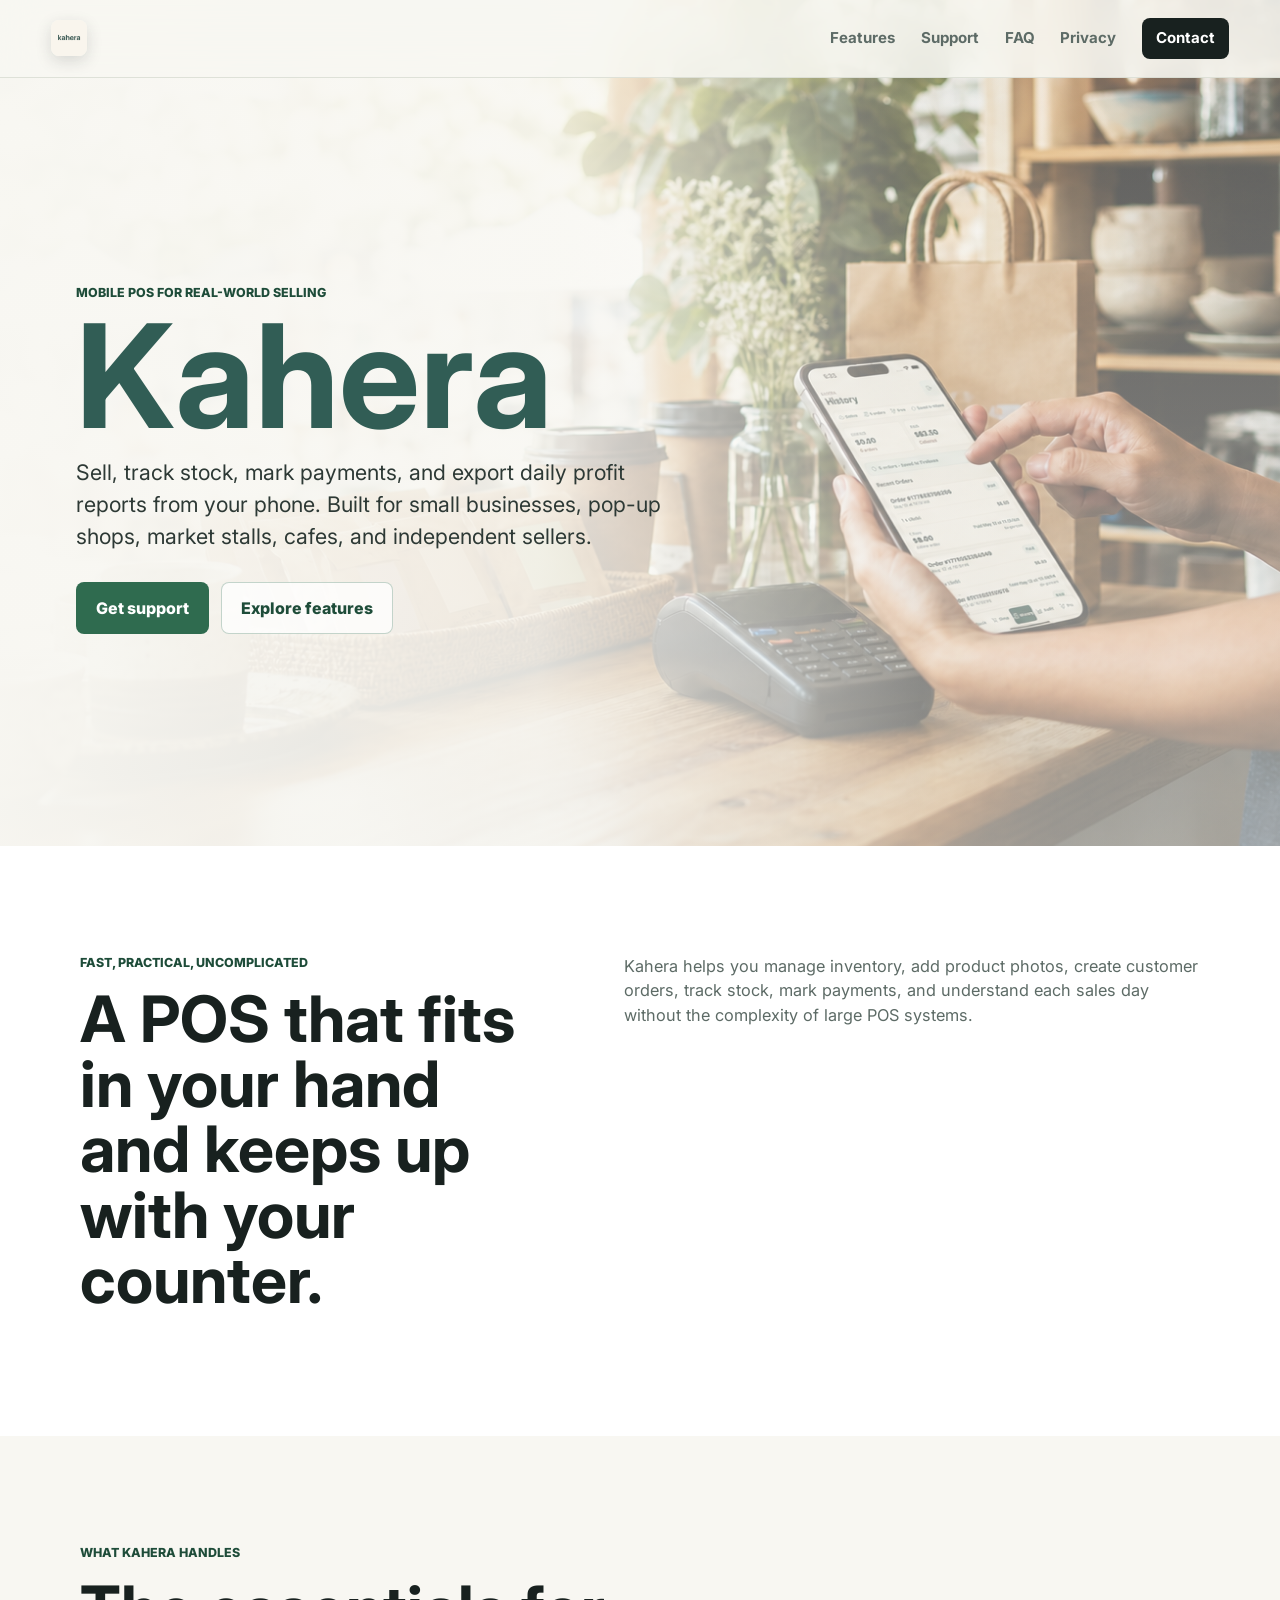
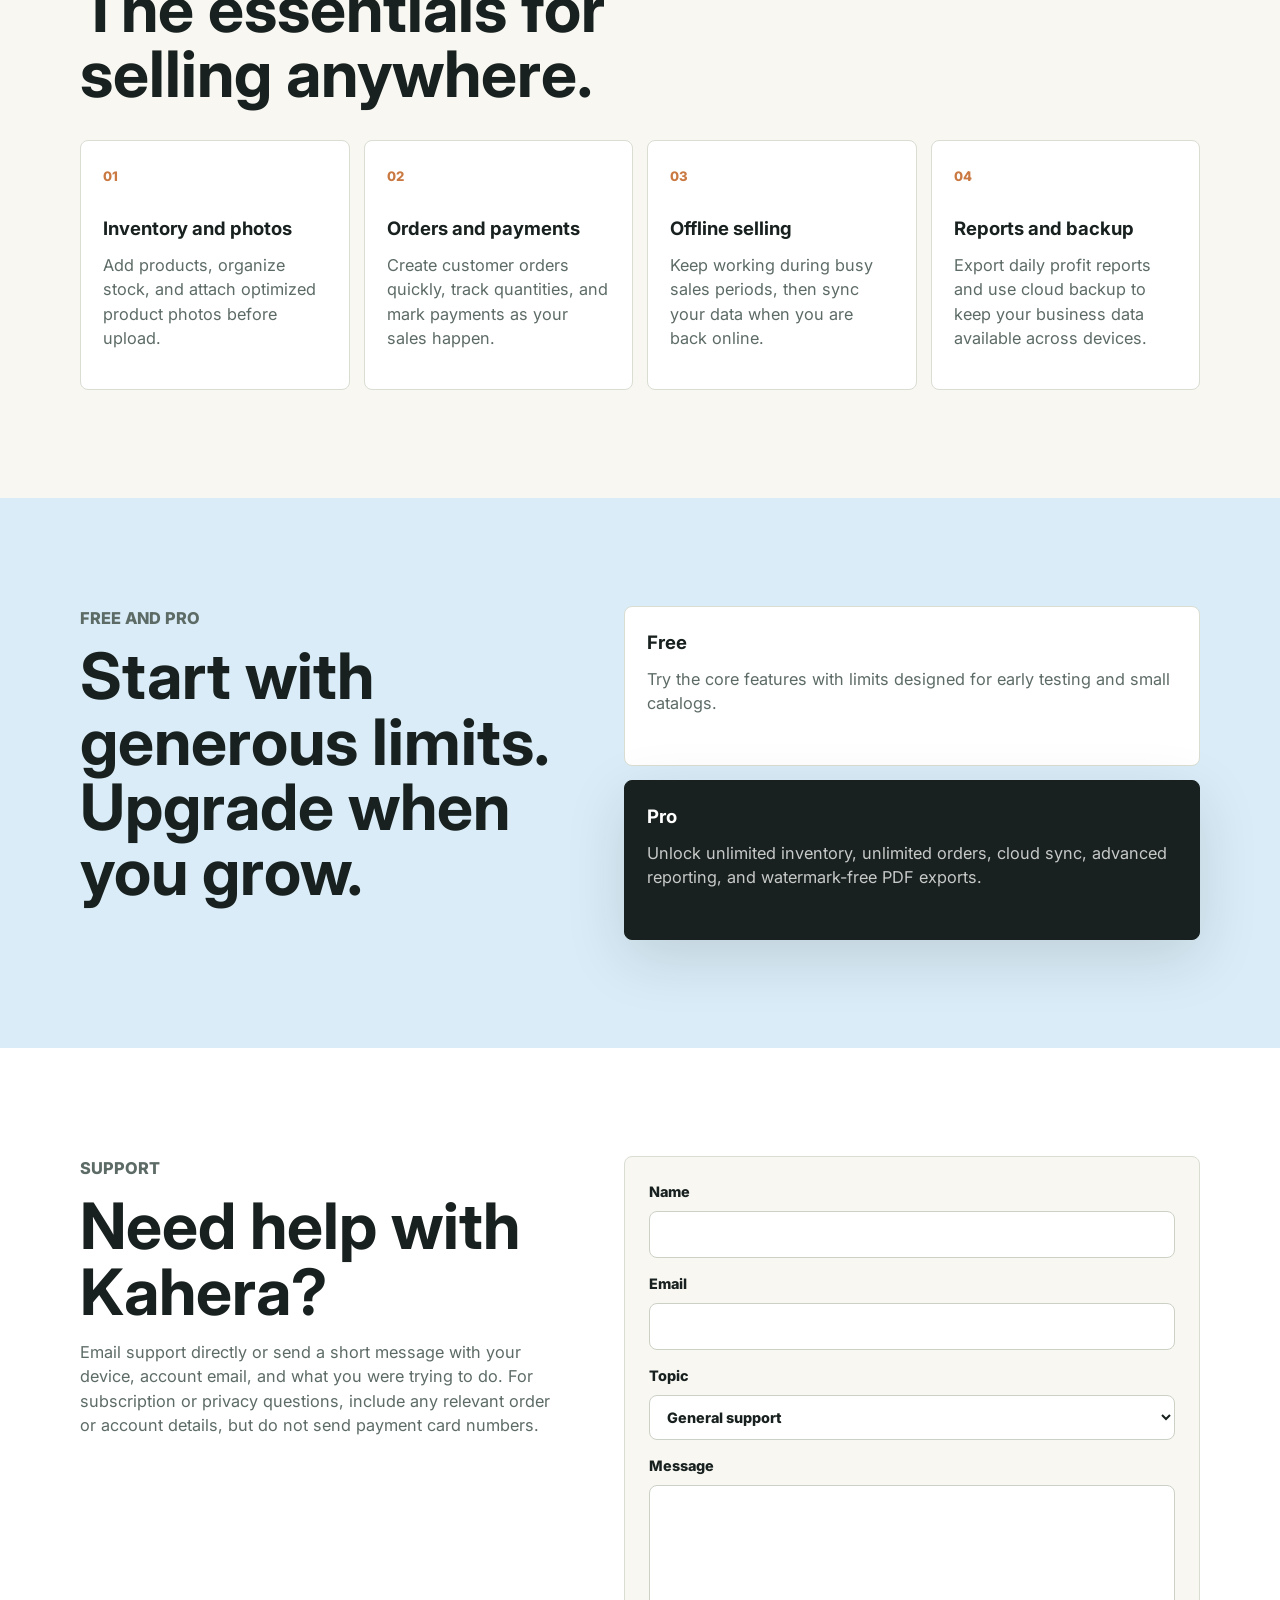
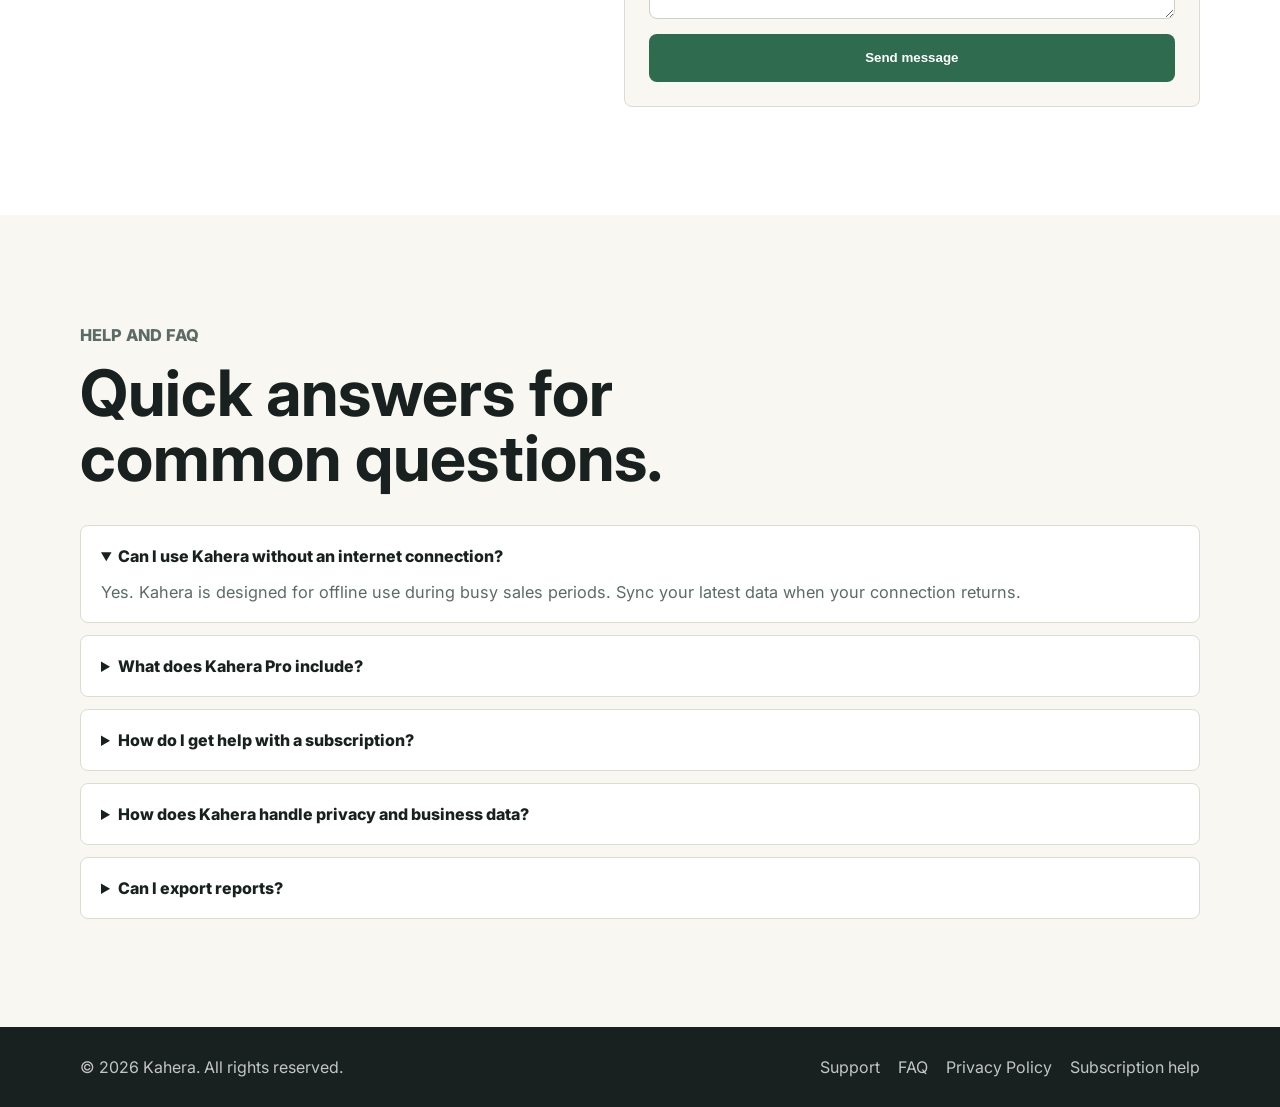
==== commit 6e808902: "Merge branch 'main' of https://github.com/danilopalen/kaherasite" ====
--- a/index.html
+++ b/index.html
@@ -148,9 +148,8 @@
               or privacy questions, include any relevant order or account
               details, but do not send payment card numbers.
             </p>
-            <a class="support-email" href="mailto:support@kahera.app">support@kahera.app</a>
-          </div>
-          <form class="contact-form" action="mailto:support@kahera.app" method="post" enctype="text/plain">
+          </div>
+          <form class="contact-form" action="mailto:jayarpaln@yahoo.com" method="post" enctype="text/plain">
             <label>
               Name
               <input name="name" type="text" autocomplete="name" required>
@@ -232,7 +231,7 @@
       <div class="footer-inner">
         <p>&copy; 2026 Kahera. All rights reserved.</p>
         <div class="footer-links">
-          <a href="mailto:support@kahera.app">Support</a>
+          <a href="mailto:jayarpaln@yahoo.com">Support</a>
           <a href="#faq">FAQ</a>
           <a href="/privacy">Privacy Policy</a>
           <a href="#support">Subscription help</a>
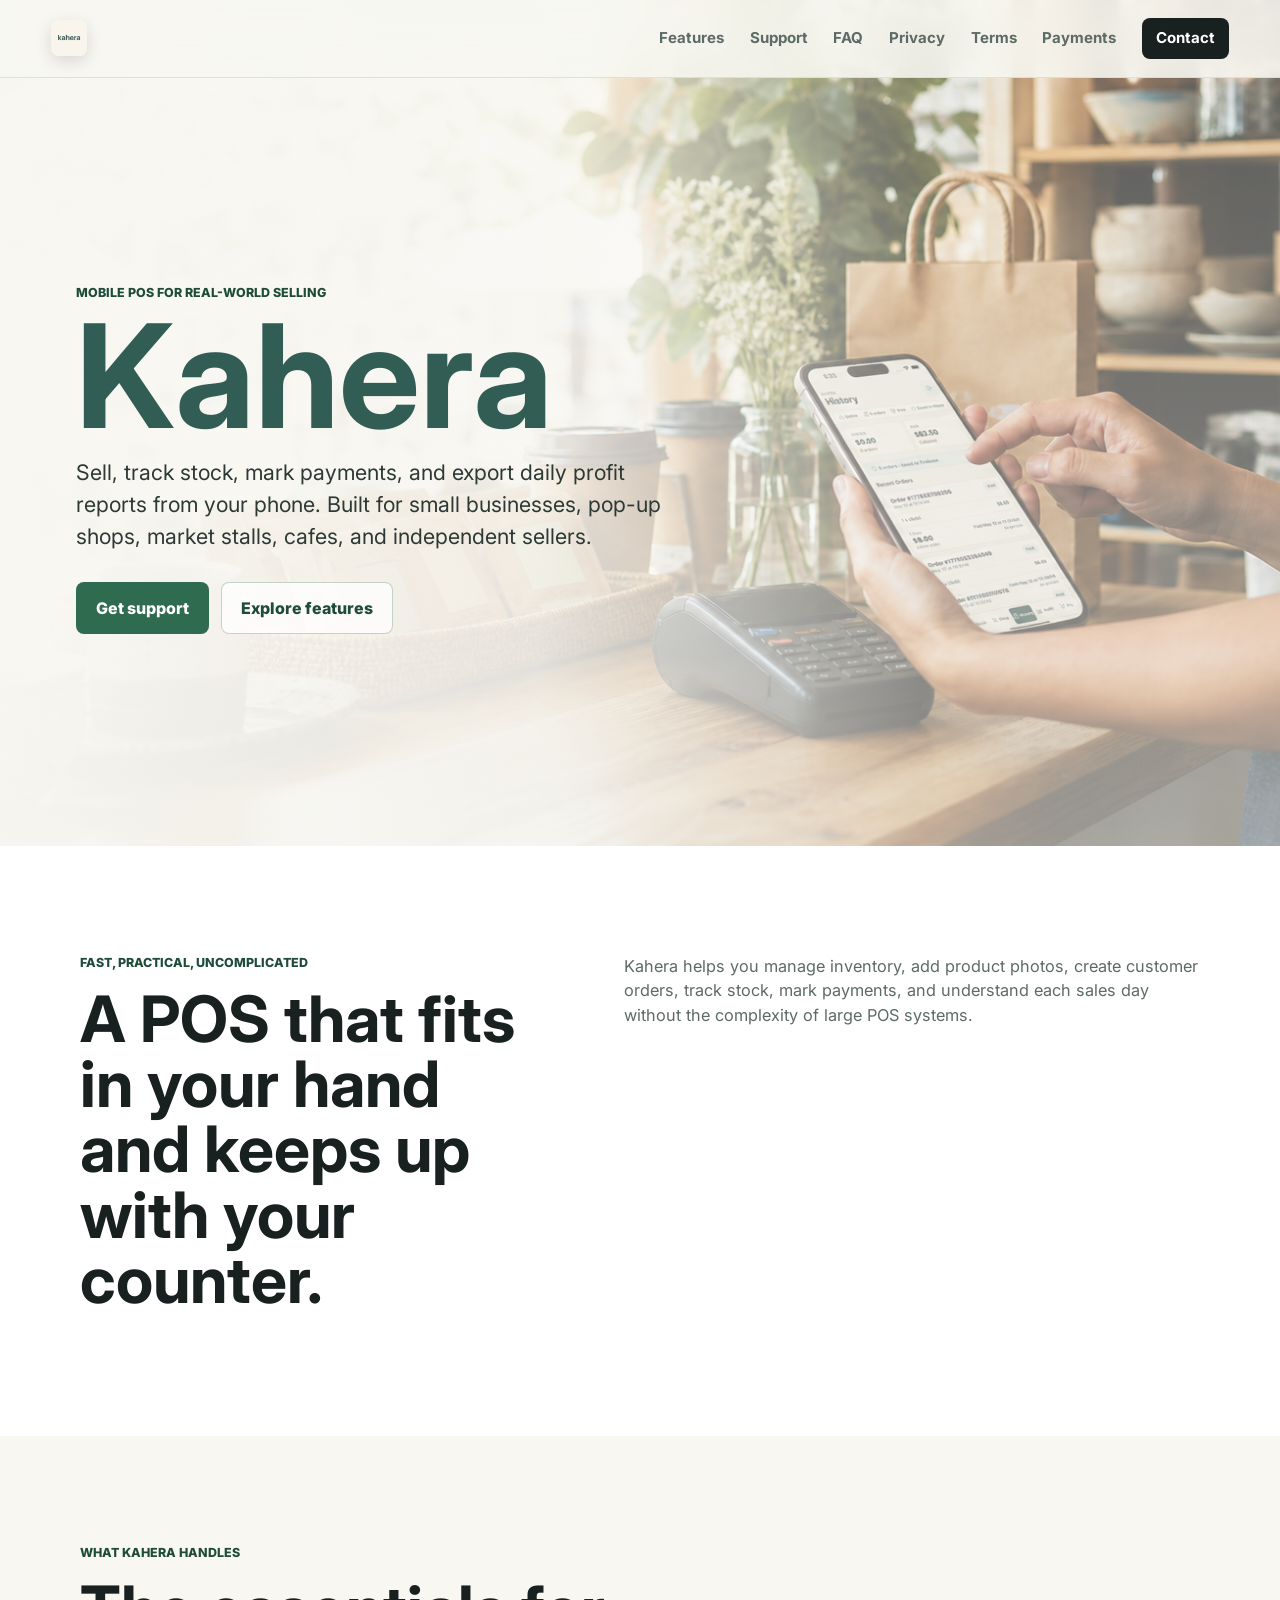
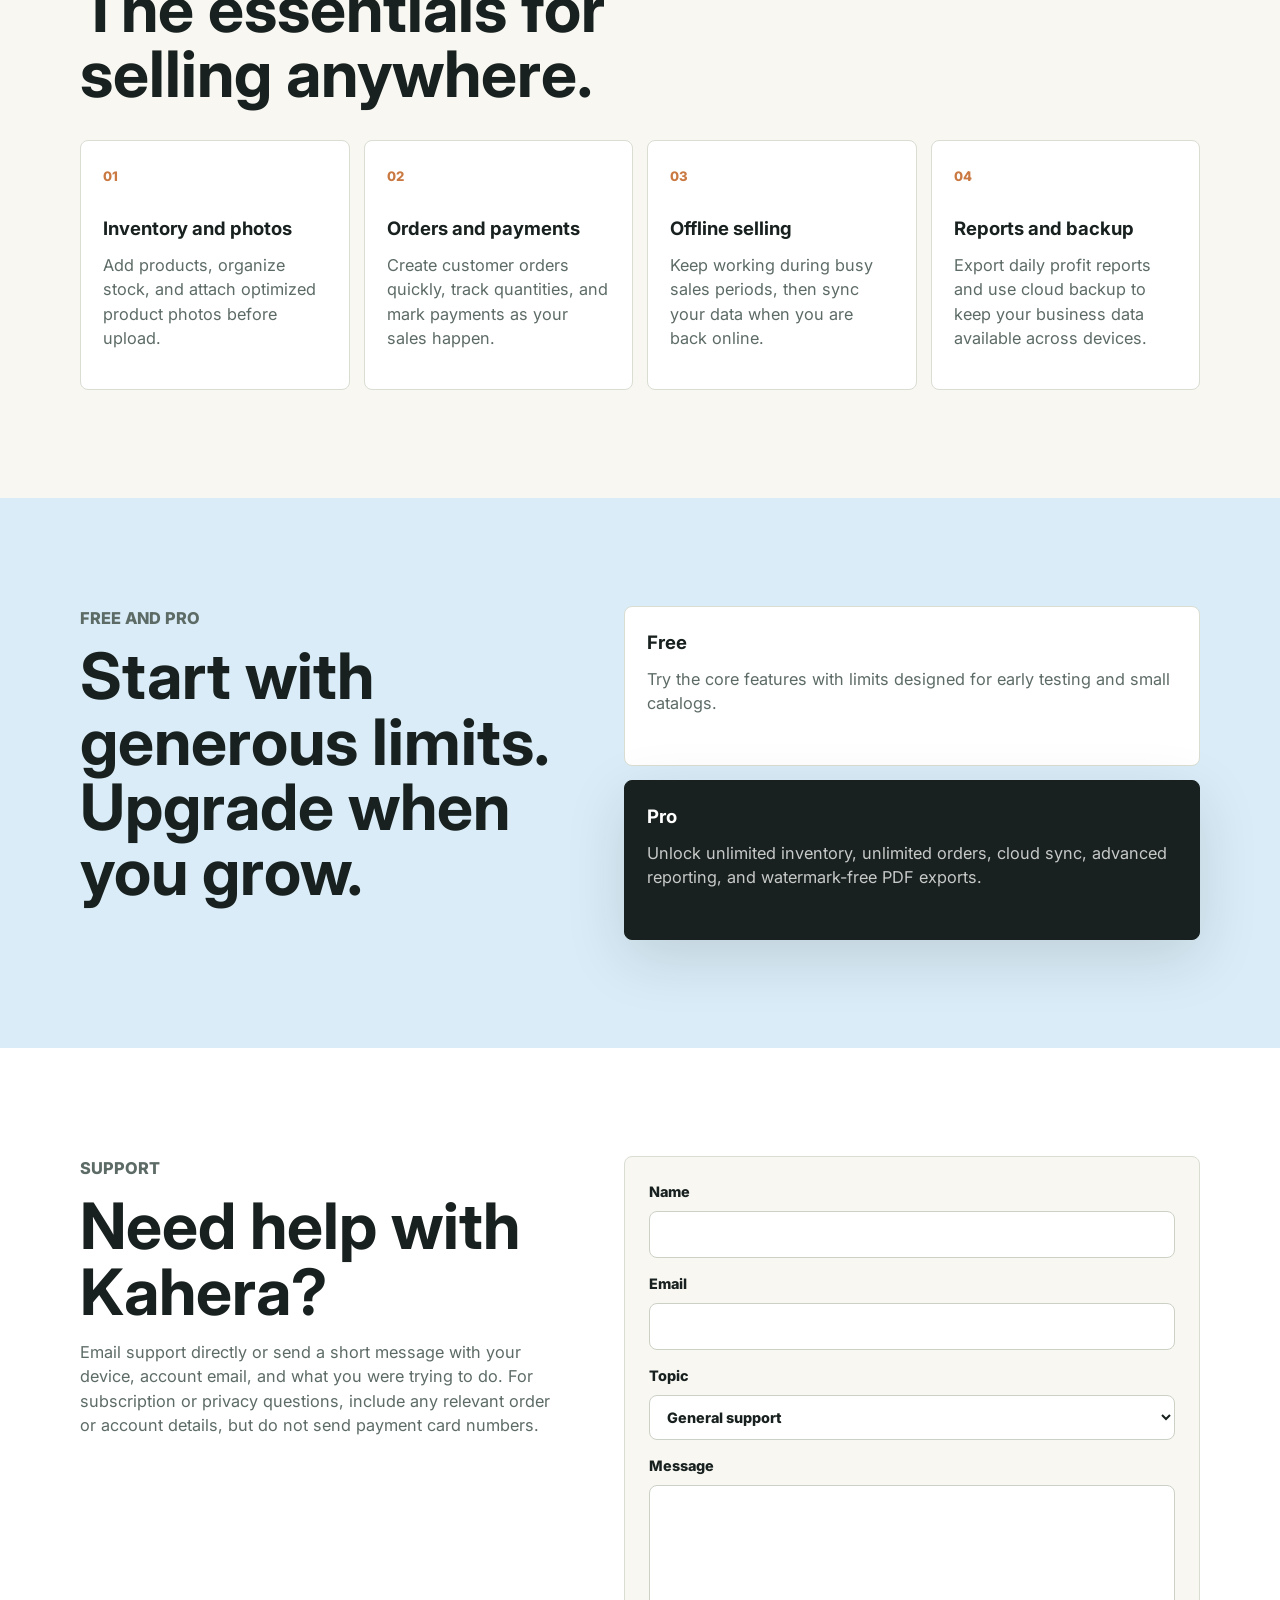
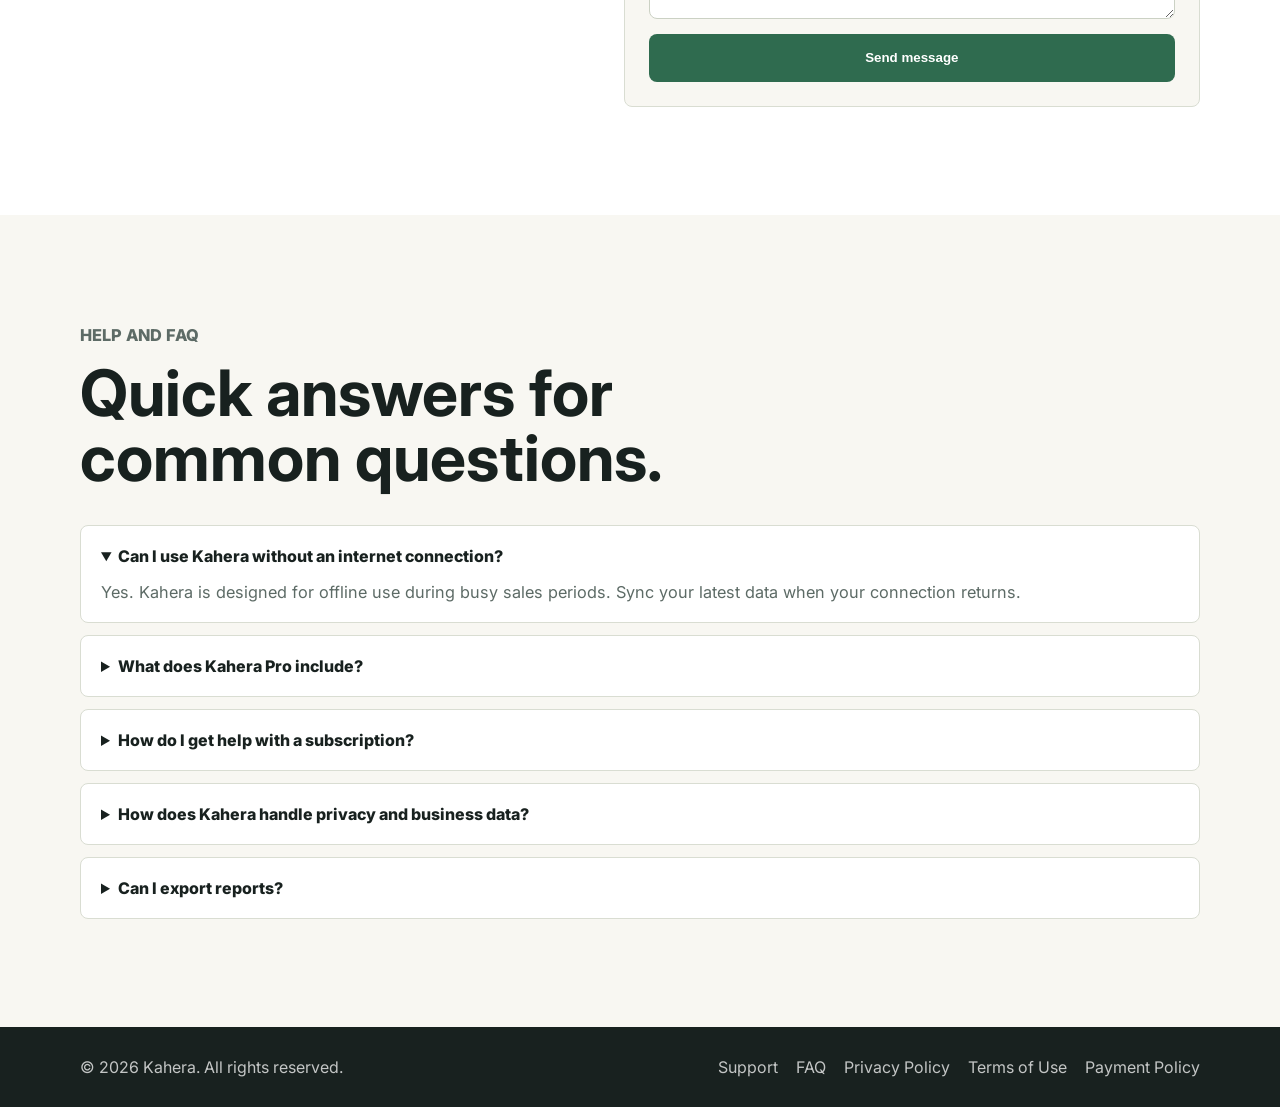
==== commit 3ec4e622: "add terms and payment policy page" ====
--- a/index.html
+++ b/index.html
@@ -1,34 +1,41 @@
 <!doctype html>
 <html lang="en">
   <head>
-    <meta charset="utf-8">
-    <meta name="viewport" content="width=device-width, initial-scale=1">
+    <meta charset="utf-8" />
+    <meta name="viewport" content="width=device-width, initial-scale=1" />
     <meta
       name="description"
       content="Kahera is a simple mobile POS for small businesses, pop-up shops, market stalls, cafes, and independent sellers."
-    >
+    />
     <title>Kahera | Mobile POS for Small Sellers</title>
-    <link rel="icon" type="image/png" href="assets/icon%20copy.png">
-    <link rel="apple-touch-icon" href="assets/icon%20copy.png">
-    <link rel="preconnect" href="https://fonts.googleapis.com">
-    <link rel="preconnect" href="https://fonts.gstatic.com" crossorigin>
+    <link rel="icon" type="image/png" href="assets/icon%20copy.png" />
+    <link rel="apple-touch-icon" href="assets/icon%20copy.png" />
+    <link rel="preconnect" href="https://fonts.googleapis.com" />
+    <link rel="preconnect" href="https://fonts.gstatic.com" crossorigin />
     <link
       href="https://fonts.googleapis.com/css2?family=Inter:wght@400;500;600;700;800&display=swap"
       rel="stylesheet"
-    >
-    <link rel="stylesheet" href="styles.css">
+    />
+    <link rel="stylesheet" href="styles.css" />
   </head>
   <body>
     <header class="site-header">
       <a class="brand" href="#top" aria-label="Kahera home">
-        <img class="brand-mark" src="assets/icon%20copy.png" alt="" aria-hidden="true">
+        <img
+          class="brand-mark"
+          src="assets/icon%20copy.png"
+          alt=""
+          aria-hidden="true"
+        />
       </a>
       <nav class="nav" aria-label="Primary navigation">
         <a href="#features">Features</a>
         <a href="#support">Support</a>
         <a href="#faq">FAQ</a>
         <a href="/privacy">Privacy</a>
-        <a class="nav-cta" href="mailto:support@kahera.app">Contact</a>
+        <a href="/terms">Terms</a>
+        <a href="/payment-policy">Payments</a>
+        <a class="nav-cta" href="mailto:jayarpaln@yahoo.com">Contact</a>
       </nav>
     </header>
 
@@ -38,11 +45,11 @@
           class="hero-image"
           src="assets/kahera-hero.png"
           alt="A small market stall using a phone as a point of sale."
-        >
+        />
         <div class="hero-overlay"></div>
         <div class="hero-content">
           <p class="eyebrow">Mobile POS for real-world selling</p>
-          <h1 id="hero-title" style="color: #315d55;">Kahera</h1>
+          <h1 id="hero-title" style="color: #315d55">Kahera</h1>
           <p class="hero-copy">
             Sell, track stock, mark payments, and export daily profit reports
             from your phone. Built for small businesses, pop-up shops, market
@@ -59,7 +66,9 @@
         <div class="section-inner intro-grid">
           <div>
             <p class="section-kicker">Fast, practical, uncomplicated</p>
-            <h2>A POS that fits in your hand and keeps up with your counter.</h2>
+            <h2>
+              A POS that fits in your hand and keeps up with your counter.
+            </h2>
           </div>
           <p>
             Kahera helps you manage inventory, add product photos, create
@@ -69,7 +78,11 @@
         </div>
       </section>
 
-      <section class="section features" id="features" aria-labelledby="features-title">
+      <section
+        class="section features"
+        id="features"
+        aria-labelledby="features-title"
+      >
         <div class="section-inner">
           <div class="section-heading">
             <p class="section-kicker">What Kahera Handles</p>
@@ -96,8 +109,8 @@
               <span class="feature-icon">03</span>
               <h3>Offline selling</h3>
               <p>
-                Keep working during busy sales periods, then sync your data
-                when you are back online.
+                Keep working during busy sales periods, then sync your data when
+                you are back online.
               </p>
             </article>
             <article class="feature-card">
@@ -116,14 +129,16 @@
         <div class="section-inner plans-grid">
           <div>
             <p class="section-kicker">Free and Pro</p>
-            <h2 id="plans-title">Start with generous limits. Upgrade when you grow.</h2>
+            <h2 id="plans-title">
+              Start with generous limits. Upgrade when you grow.
+            </h2>
           </div>
           <div class="plan-list">
             <article class="plan-card">
               <h3>Free</h3>
               <p>
-                Try the core features with limits designed for early testing
-                and small catalogs.
+                Try the core features with limits designed for early testing and
+                small catalogs.
               </p>
             </article>
             <article class="plan-card emphasized">
@@ -137,31 +152,41 @@
         </div>
       </section>
 
-      <section class="section support" id="support" aria-labelledby="support-title">
+      <section
+        class="section support"
+        id="support"
+        aria-labelledby="support-title"
+      >
         <div class="section-inner support-grid">
           <div>
             <p class="section-kicker">Support</p>
             <h2 id="support-title">Need help with Kahera?</h2>
             <p>
               Email support directly or send a short message with your device,
-              account email, and what you were trying to do. For subscription
-              or privacy questions, include any relevant order or account
-              details, but do not send payment card numbers.
+              account email, and what you were trying to do. For subscription or
+              privacy questions, include any relevant order or account details,
+              but do not send payment card numbers.
             </p>
           </div>
-          <form class="contact-form" action="mailto:jayarpaln@yahoo.com" method="post" enctype="text/plain">
+          <form
+            class="contact-form"
+            action="mailto:jayarpaln@yahoo.com"
+            method="post"
+            enctype="text/plain"
+          >
             <label>
               Name
-              <input name="name" type="text" autocomplete="name" required>
+              <input name="name" type="text" autocomplete="name" required />
             </label>
             <label>
               Email
-              <input name="email" type="email" autocomplete="email" required>
+              <input name="email" type="email" autocomplete="email" required />
             </label>
             <label>
               Topic
               <select name="topic">
                 <option>General support</option>
+                <option>Stripe payment help</option>
                 <option>Subscription help</option>
                 <option>Privacy or data request</option>
                 <option>Bug report</option>
@@ -184,7 +209,9 @@
           </div>
           <div class="faq-list">
             <details open>
-              <summary>Can I use Kahera without an internet connection?</summary>
+              <summary>
+                Can I use Kahera without an internet connection?
+              </summary>
               <p>
                 Yes. Kahera is designed for offline use during busy sales
                 periods. Sync your latest data when your connection returns.
@@ -207,12 +234,14 @@
               </p>
             </details>
             <details>
-              <summary>How does Kahera handle privacy and business data?</summary>
+              <summary>
+                How does Kahera handle privacy and business data?
+              </summary>
               <p>
                 Kahera uses cloud backup and sync features to keep your business
-                data available across devices. Read the <a href="/privacy">Privacy
-                Policy</a> or contact support for data access questions and
-                account deletion help.
+                data available across devices. Read the
+                <a href="/privacy">Privacy Policy</a> or contact support for
+                data access questions and account deletion help.
               </p>
             </details>
             <details>
@@ -234,7 +263,8 @@
           <a href="mailto:jayarpaln@yahoo.com">Support</a>
           <a href="#faq">FAQ</a>
           <a href="/privacy">Privacy Policy</a>
-          <a href="#support">Subscription help</a>
+          <a href="/terms">Terms of Use</a>
+          <a href="/payment-policy">Payment Policy</a>
         </div>
       </div>
     </footer>
--- a/styles.css
+++ b/styles.css
@@ -389,6 +389,82 @@
   font-weight: 800;
 }
 
+.status-page {
+  min-height: 100vh;
+  display: grid;
+  grid-template-rows: auto 1fr auto;
+  background:
+    radial-gradient(circle at 15% 12%, rgba(215, 240, 223, 0.82), transparent 30rem),
+    radial-gradient(circle at 88% 88%, rgba(217, 236, 247, 0.75), transparent 32rem),
+    var(--paper);
+}
+
+.status-header {
+  padding: 22px clamp(20px, 5vw, 72px);
+}
+
+.status-main {
+  display: grid;
+  place-items: center;
+  padding: 48px 20px 80px;
+}
+
+.status-card {
+  width: min(580px, 100%);
+  padding: clamp(30px, 7vw, 56px);
+  background: rgba(255, 255, 255, 0.92);
+  border: 1px solid var(--line);
+  border-radius: 16px;
+  box-shadow: var(--shadow);
+  text-align: center;
+}
+
+.status-icon {
+  width: 64px;
+  height: 64px;
+  display: inline-grid;
+  place-items: center;
+  margin-bottom: 26px;
+  background: var(--mint);
+  border-radius: 50%;
+  color: var(--moss-dark);
+  font-size: 1.8rem;
+  font-weight: 800;
+}
+
+.status-icon.warning {
+  background: #f7e5d8;
+  color: #8b4a24;
+}
+
+.status-card h1 {
+  margin-bottom: 16px;
+  color: var(--ink);
+  font-size: clamp(2rem, 7vw, 3.6rem);
+  line-height: 1.02;
+}
+
+.status-card p {
+  margin-bottom: 28px;
+  color: var(--muted);
+  font-size: clamp(1rem, 2.5vw, 1.12rem);
+}
+
+.status-card p:last-child {
+  margin-bottom: 0;
+}
+
+.status-card .button {
+  width: 100%;
+}
+
+.status-footer {
+  padding: 24px 20px;
+  color: var(--muted);
+  font-size: 0.86rem;
+  text-align: center;
+}
+
 details {
   background: var(--panel);
   border: 1px solid var(--line);
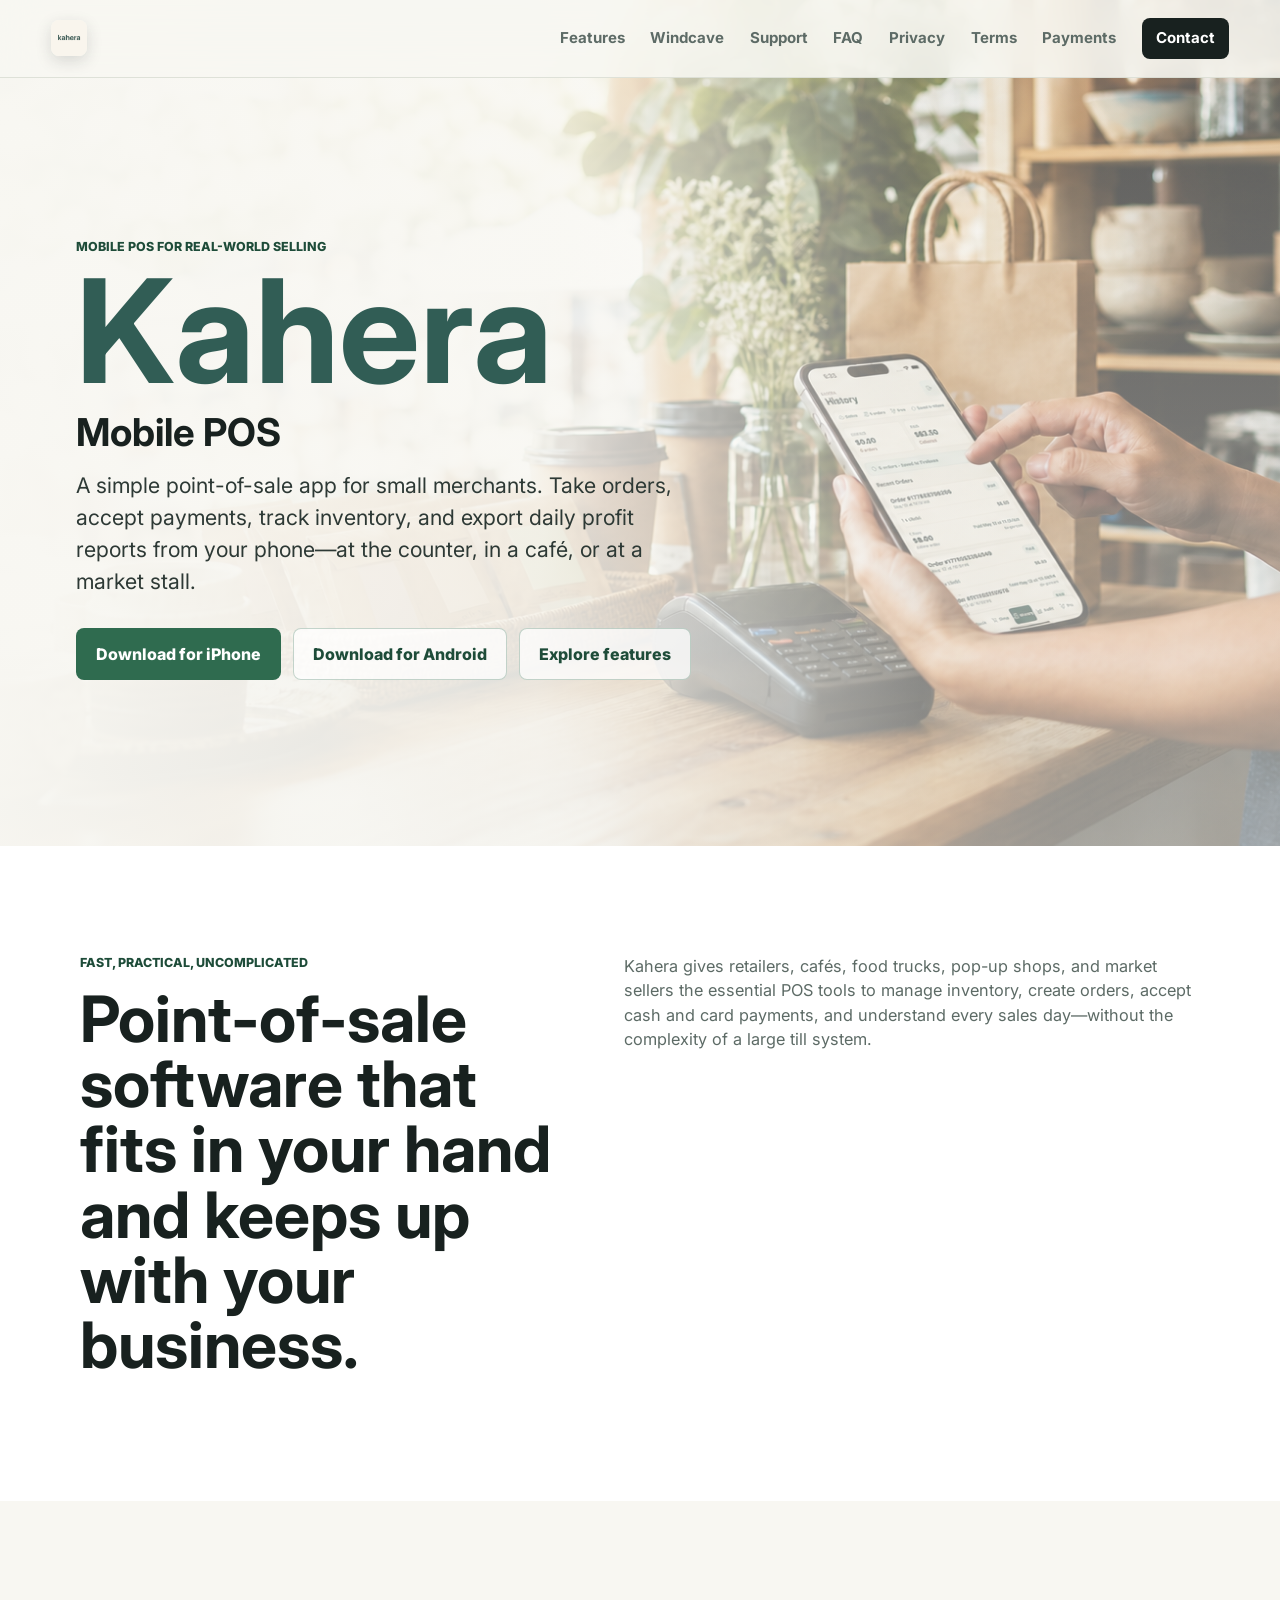
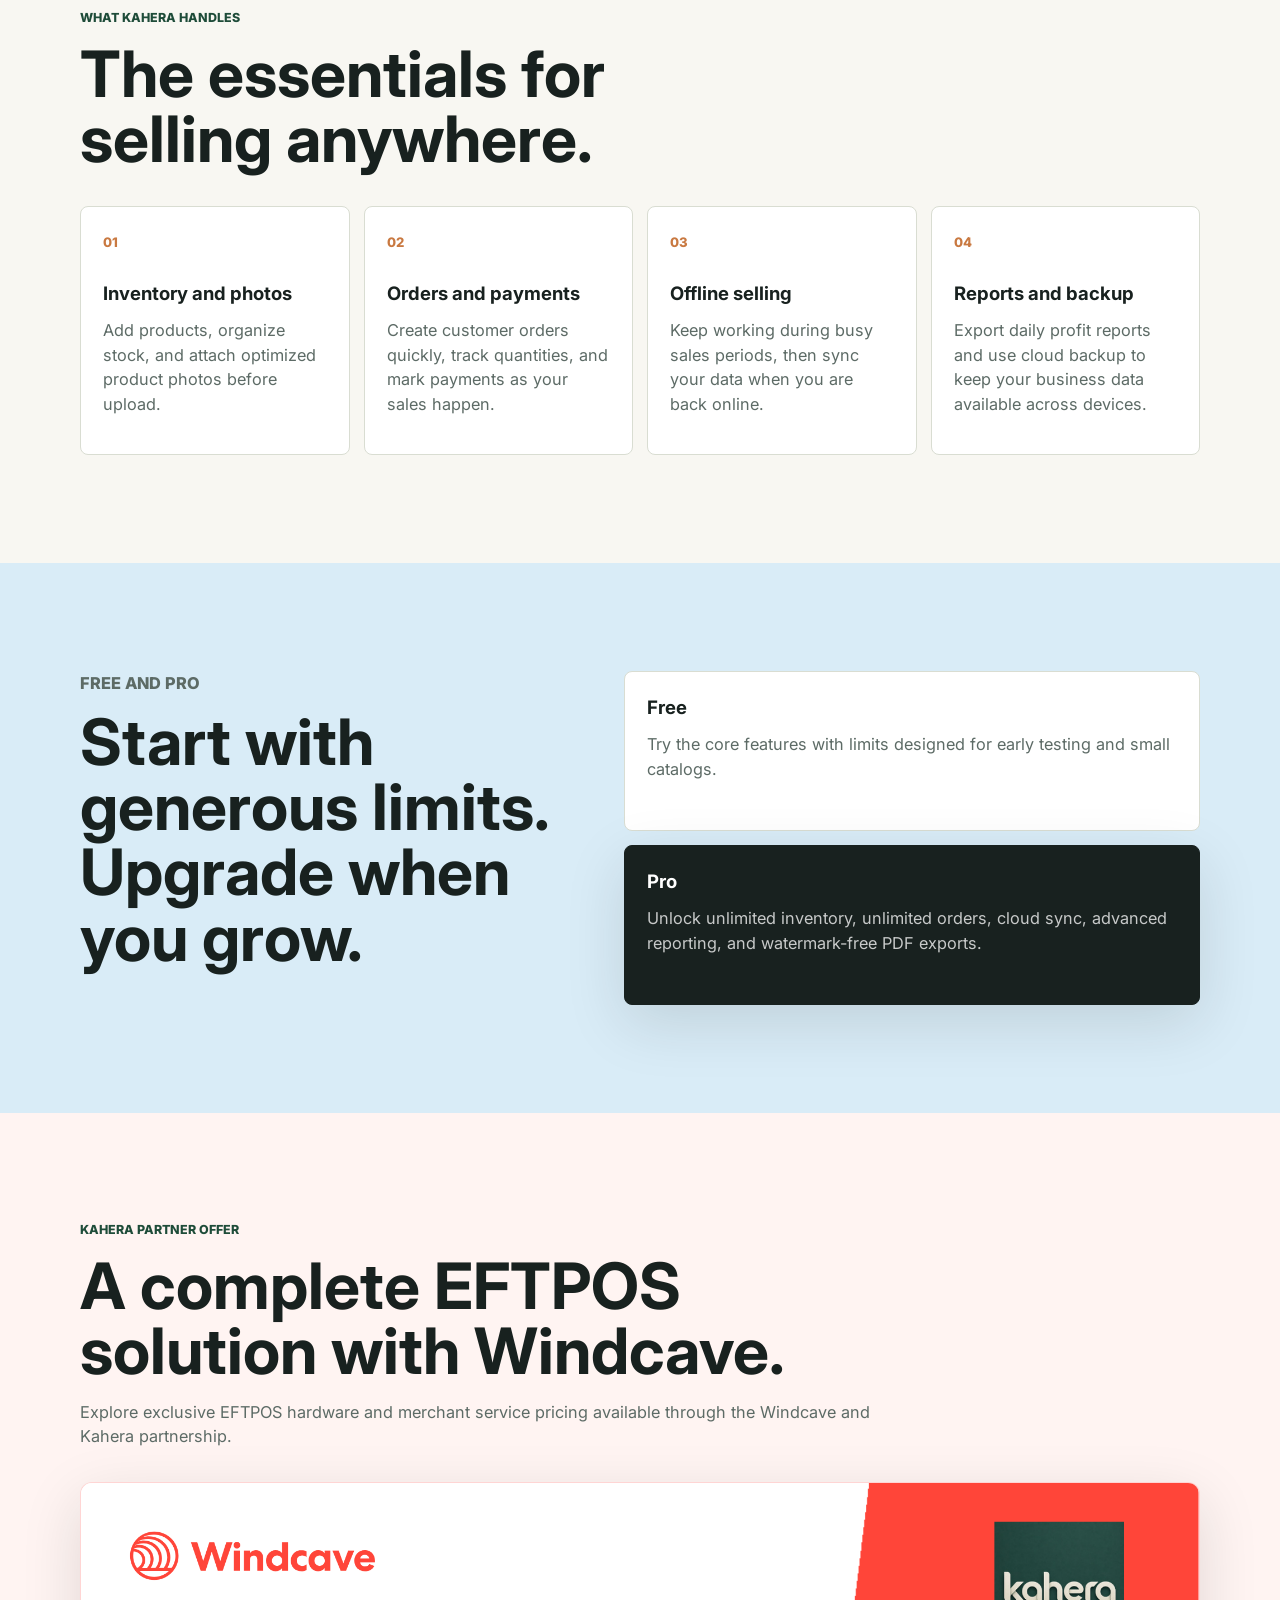
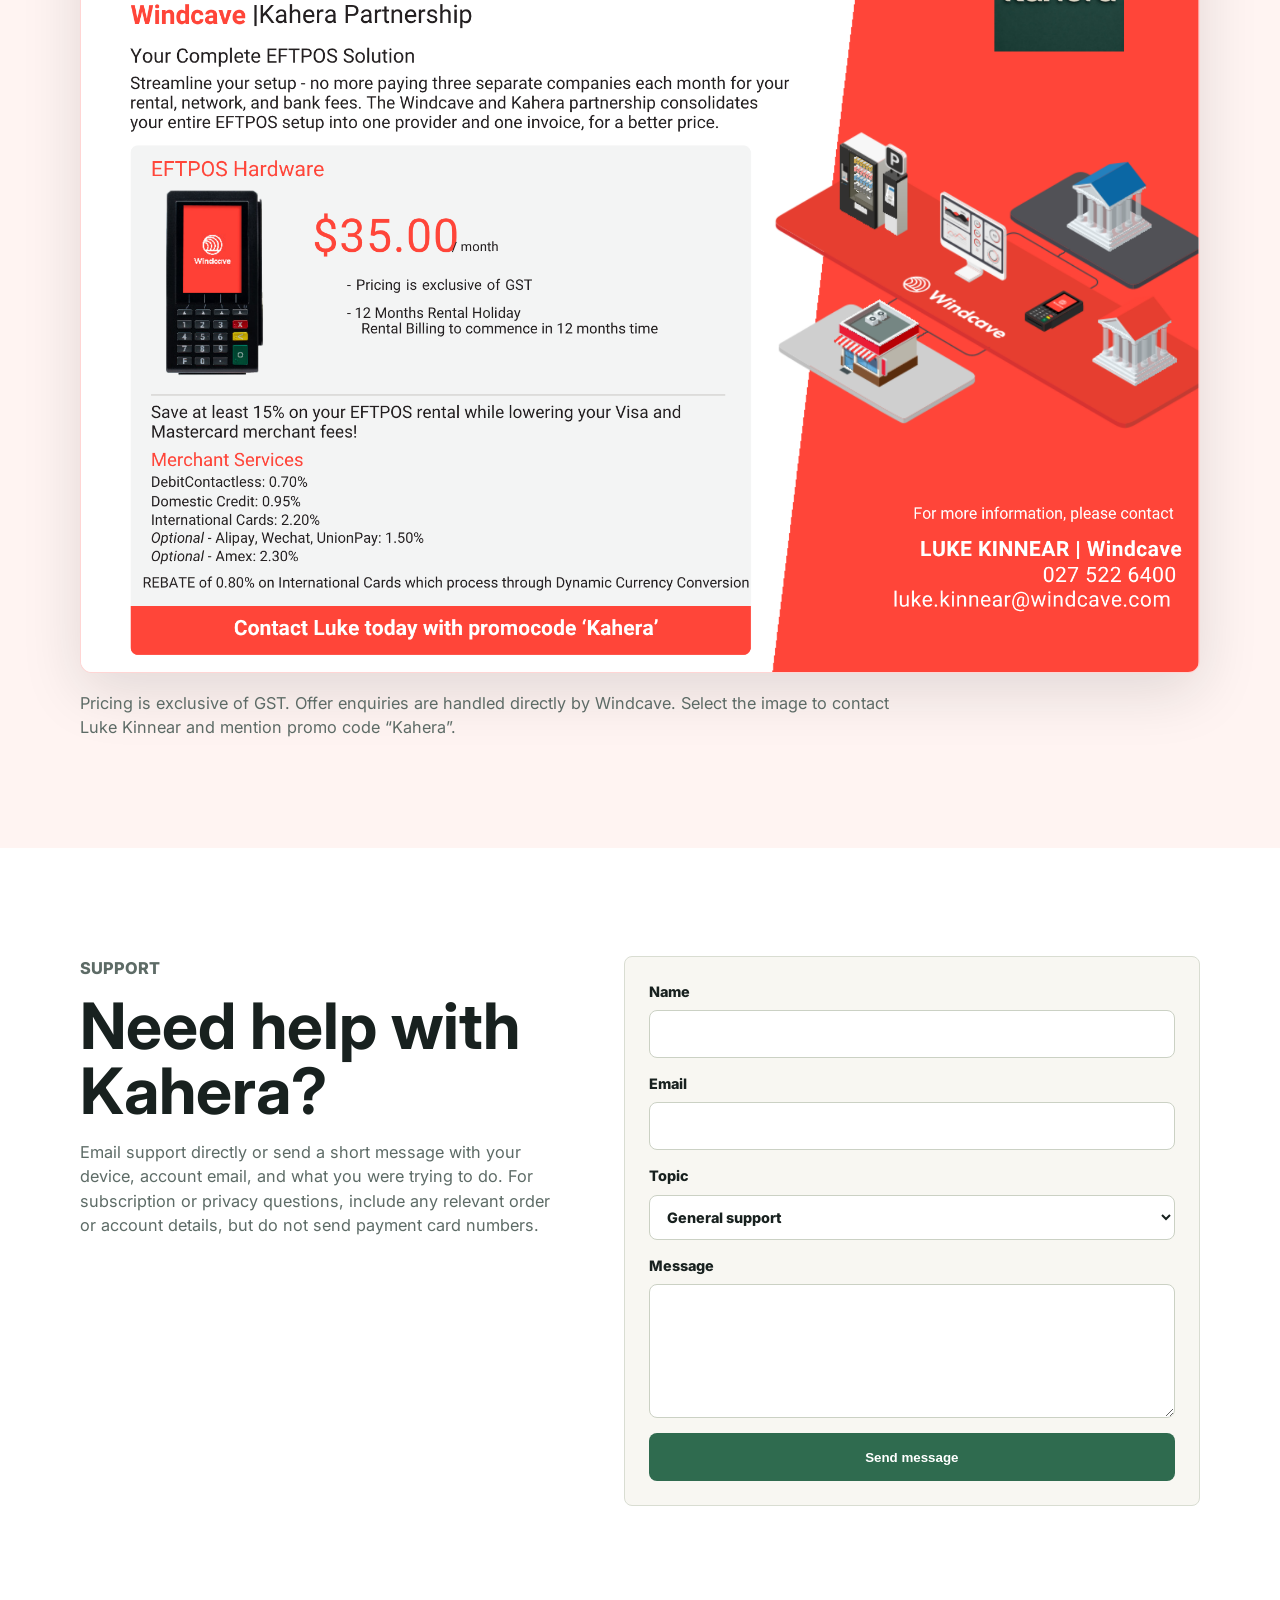
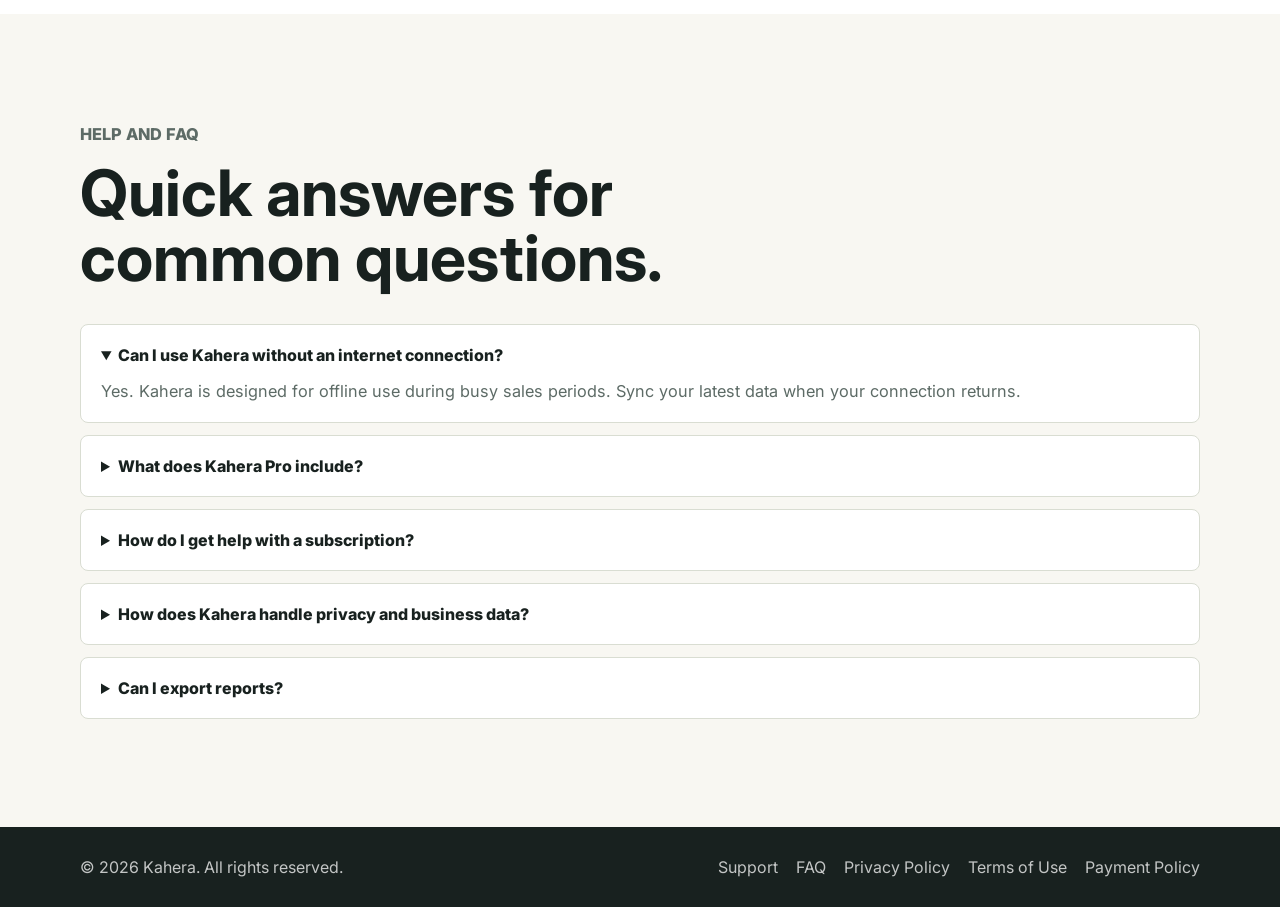
==== commit 62c8dca6: "Add windcave promotion" ====
--- a/index.html
+++ b/index.html
@@ -5,9 +5,39 @@
     <meta name="viewport" content="width=device-width, initial-scale=1" />
     <meta
       name="description"
-      content="Kahera is a simple mobile POS for small businesses, pop-up shops, market stalls, cafes, and independent sellers."
-    />
-    <title>Kahera | Mobile POS for Small Sellers</title>
+      content="Kahera is a mobile POS and inventory app for small merchants, shops, cafés, food trucks, and market stalls. Take orders, accept payments, track stock, and view sales reports."
+    />
+    <meta name="robots" content="index, follow, max-image-preview:large" />
+    <meta name="theme-color" content="#315d55" />
+    <link rel="canonical" href="https://kahera.netlify.app/" />
+    <link rel="alternate" hreflang="en" href="https://kahera.netlify.app/" />
+    <meta property="og:type" content="website" />
+    <meta property="og:site_name" content="Kahera" />
+    <meta property="og:title" content="Kahera Mobile POS for Small Merchants" />
+    <meta
+      property="og:description"
+      content="Take orders, accept payments, manage inventory, and track sales from one simple mobile POS app."
+    />
+    <meta property="og:url" content="https://kahera.netlify.app/" />
+    <meta
+      property="og:image"
+      content="https://kahera.netlify.app/assets/kahera-hero.png"
+    />
+    <meta
+      property="og:image:alt"
+      content="A merchant using Kahera mobile POS at a market stall"
+    />
+    <meta name="twitter:card" content="summary_large_image" />
+    <meta name="twitter:title" content="Kahera Mobile POS for Small Merchants" />
+    <meta
+      name="twitter:description"
+      content="Take orders, accept payments, manage inventory, and track sales from one simple mobile POS app."
+    />
+    <meta
+      name="twitter:image"
+      content="https://kahera.netlify.app/assets/kahera-hero.png"
+    />
+    <title>Kahera Mobile POS | Point of Sale for Small Merchants</title>
     <link rel="icon" type="image/png" href="assets/icon%20copy.png" />
     <link rel="apple-touch-icon" href="assets/icon%20copy.png" />
     <link rel="preconnect" href="https://fonts.googleapis.com" />
@@ -17,6 +47,34 @@
       rel="stylesheet"
     />
     <link rel="stylesheet" href="styles.css" />
+    <script type="application/ld+json">
+      {
+        "@context": "https://schema.org",
+        "@type": "SoftwareApplication",
+        "name": "Kahera Mobile POS",
+        "alternateName": "Kahera",
+        "url": "https://kahera.netlify.app/",
+        "description": "A mobile point-of-sale and inventory app for small merchants, shops, cafés, food trucks, pop-up shops, and market stalls.",
+        "applicationCategory": "BusinessApplication",
+        "applicationSubCategory": "Point of Sale",
+        "operatingSystem": "iOS, iPadOS, Android",
+        "image": "https://kahera.netlify.app/assets/icon%20copy.png",
+        "offers": {
+          "@type": "Offer",
+          "price": "0",
+          "priceCurrency": "NZD",
+          "description": "Free download with optional in-app purchases"
+        },
+        "downloadUrl": [
+          "https://apps.apple.com/nz/app/kahera-mobile-pos/id6768219067",
+          "https://play.google.com/store/apps/details?id=com.danilopalen.mobilepos"
+        ],
+        "sameAs": [
+          "https://apps.apple.com/nz/app/kahera-mobile-pos/id6768219067",
+          "https://play.google.com/store/apps/details?id=com.danilopalen.mobilepos"
+        ]
+      }
+    </script>
   </head>
   <body>
     <header class="site-header">
@@ -30,6 +88,7 @@
       </a>
       <nav class="nav" aria-label="Primary navigation">
         <a href="#features">Features</a>
+        <a href="#windcave">Windcave</a>
         <a href="#support">Support</a>
         <a href="#faq">FAQ</a>
         <a href="/privacy">Privacy</a>
@@ -49,14 +108,25 @@
         <div class="hero-overlay"></div>
         <div class="hero-content">
           <p class="eyebrow">Mobile POS for real-world selling</p>
-          <h1 id="hero-title" style="color: #315d55">Kahera</h1>
+          <h1 id="hero-title" style="color: #315d55">
+            Kahera <span>Mobile POS</span>
+          </h1>
           <p class="hero-copy">
-            Sell, track stock, mark payments, and export daily profit reports
-            from your phone. Built for small businesses, pop-up shops, market
-            stalls, cafes, and independent sellers.
+            A simple point-of-sale app for small merchants. Take orders, accept
+            payments, track inventory, and export daily profit reports from
+            your phone—at the counter, in a café, or at a market stall.
           </p>
           <div class="hero-actions">
-            <a class="button primary" href="#support">Get support</a>
+            <a
+              class="button primary"
+              href="https://apps.apple.com/nz/app/kahera-mobile-pos/id6768219067"
+              >Download for iPhone</a
+            >
+            <a
+              class="button secondary"
+              href="https://play.google.com/store/apps/details?id=com.danilopalen.mobilepos"
+              >Download for Android</a
+            >
             <a class="button secondary" href="#features">Explore features</a>
           </div>
         </div>
@@ -67,13 +137,15 @@
           <div>
             <p class="section-kicker">Fast, practical, uncomplicated</p>
             <h2>
-              A POS that fits in your hand and keeps up with your counter.
+              Point-of-sale software that fits in your hand and keeps up with
+              your business.
             </h2>
           </div>
           <p>
-            Kahera helps you manage inventory, add product photos, create
-            customer orders, track stock, mark payments, and understand each
-            sales day without the complexity of large POS systems.
+            Kahera gives retailers, cafés, food trucks, pop-up shops, and market
+            sellers the essential POS tools to manage inventory, create orders,
+            accept cash and card payments, and understand every sales day—without
+            the complexity of a large till system.
           </p>
         </div>
       </section>
@@ -149,6 +221,38 @@
               </p>
             </article>
           </div>
+        </div>
+      </section>
+
+      <section
+        class="section partnership"
+        id="windcave"
+        aria-labelledby="windcave-title"
+      >
+        <div class="section-inner">
+          <div class="section-heading partnership-heading">
+            <p class="section-kicker">Kahera partner offer</p>
+            <h2 id="windcave-title">A complete EFTPOS solution with Windcave.</h2>
+            <p>
+              Explore exclusive EFTPOS hardware and merchant service pricing
+              available through the Windcave and Kahera partnership.
+            </p>
+          </div>
+          <a
+            class="partnership-poster"
+            href="mailto:luke.kinnear@windcave.com?subject=Kahera%20EFTPOS%20offer"
+            aria-label="Contact Luke Kinnear at Windcave about the Kahera EFTPOS offer"
+          >
+            <img
+              src="assets/windcave-kahera-partnership.png"
+              alt="Windcave and Kahera partnership offer: EFTPOS hardware from $35 per month, a 12-month rental holiday, and discounted merchant service rates."
+            />
+          </a>
+          <p class="partnership-note">
+            Pricing is exclusive of GST. Offer enquiries are handled directly
+            by Windcave. Select the image to contact Luke Kinnear and mention
+            promo code “Kahera”.
+          </p>
         </div>
       </section>
 
--- a/styles.css
+++ b/styles.css
@@ -147,6 +147,15 @@
   letter-spacing: 0;
 }
 
+h1 span {
+  display: block;
+  margin-top: 20px;
+  color: var(--ink);
+  font-size: clamp(1.45rem, 3vw, 2.5rem);
+  line-height: 1;
+  letter-spacing: 0;
+}
+
 .hero-copy {
   max-width: 620px;
   margin-bottom: 30px;
@@ -286,6 +295,45 @@
 
 .support {
   background: var(--panel);
+}
+
+.partnership {
+  background: #fff4f2;
+}
+
+.partnership-heading {
+  max-width: 800px;
+}
+
+.partnership-heading p:last-child,
+.partnership-note {
+  color: var(--muted);
+  font-size: 1.02rem;
+}
+
+.partnership-poster {
+  display: block;
+  overflow: hidden;
+  background: var(--panel);
+  border: 1px solid rgba(255, 67, 59, 0.22);
+  border-radius: 12px;
+  box-shadow: var(--shadow);
+}
+
+.partnership-poster img {
+  display: block;
+  width: 100%;
+  height: auto;
+}
+
+.partnership-poster:focus-visible {
+  outline: 4px solid var(--moss);
+  outline-offset: 4px;
+}
+
+.partnership-note {
+  max-width: 820px;
+  margin: 18px 0 0;
 }
 
 .support-email {
